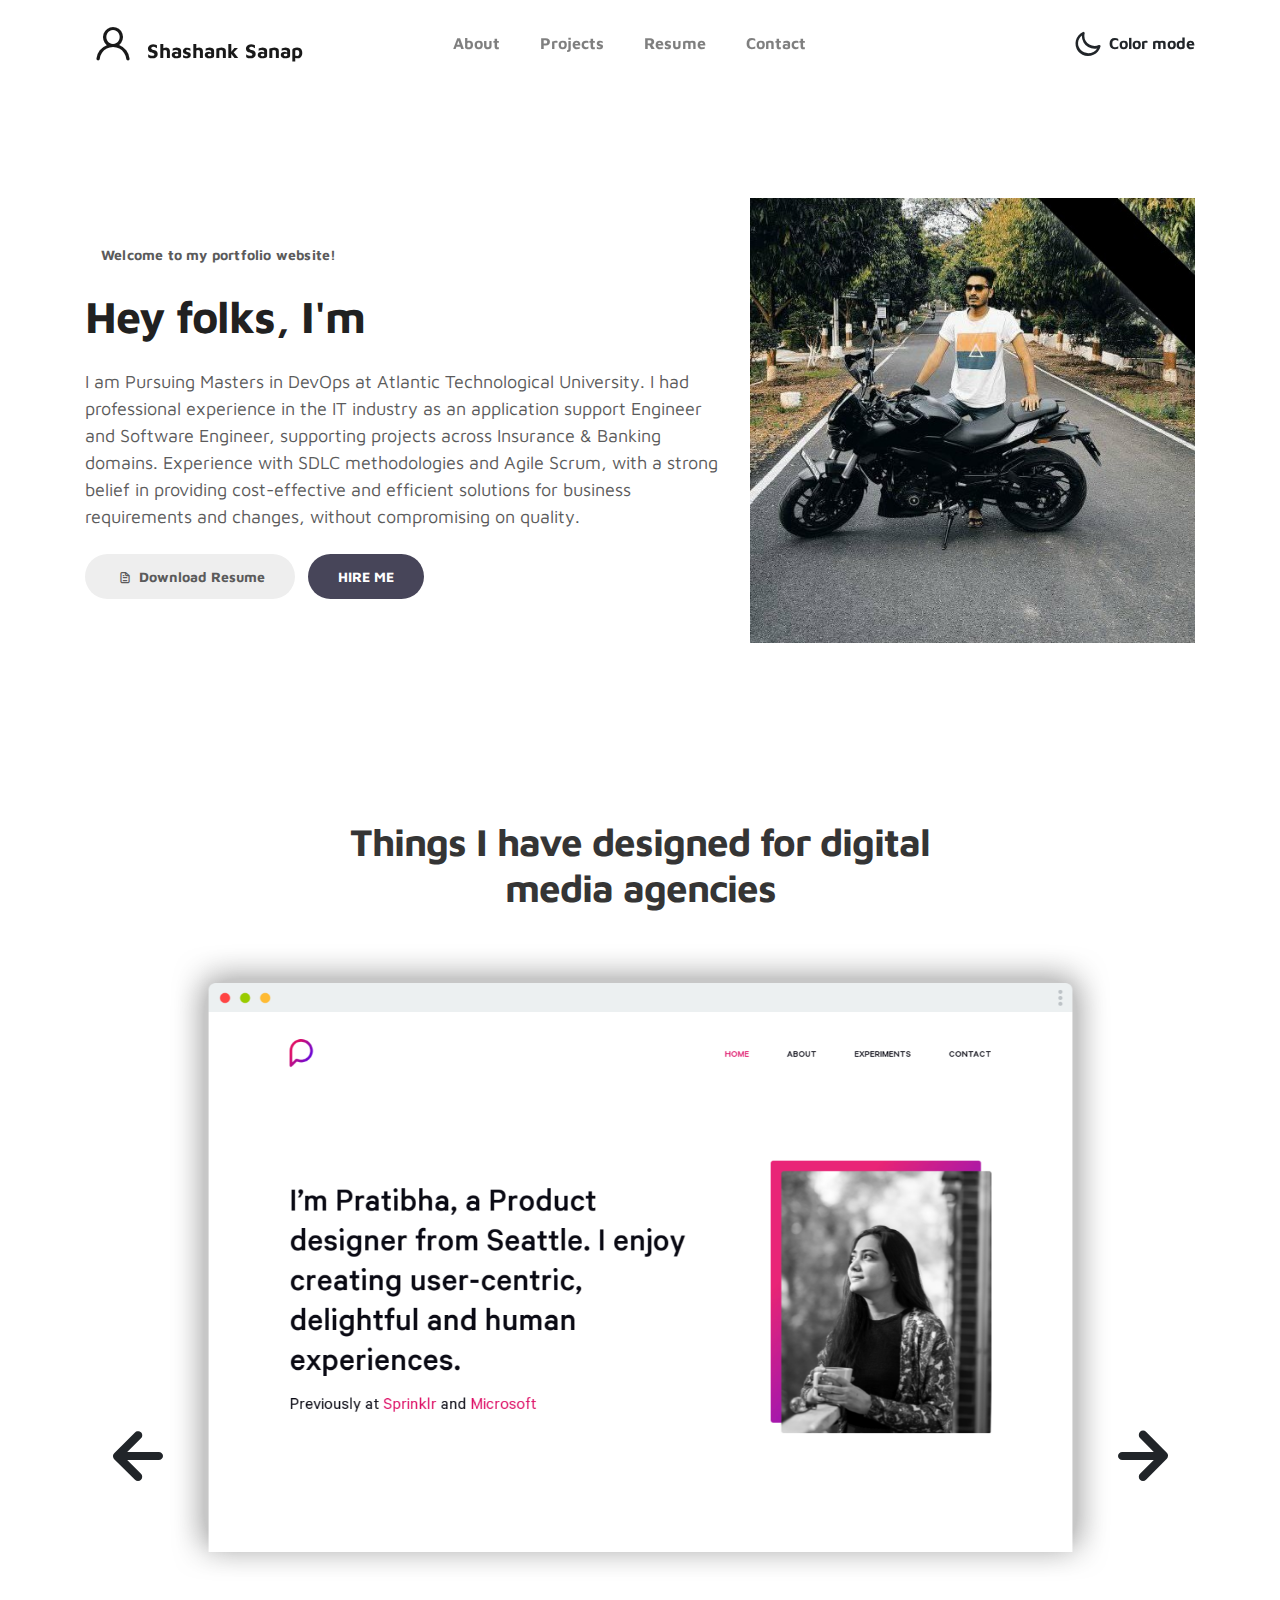
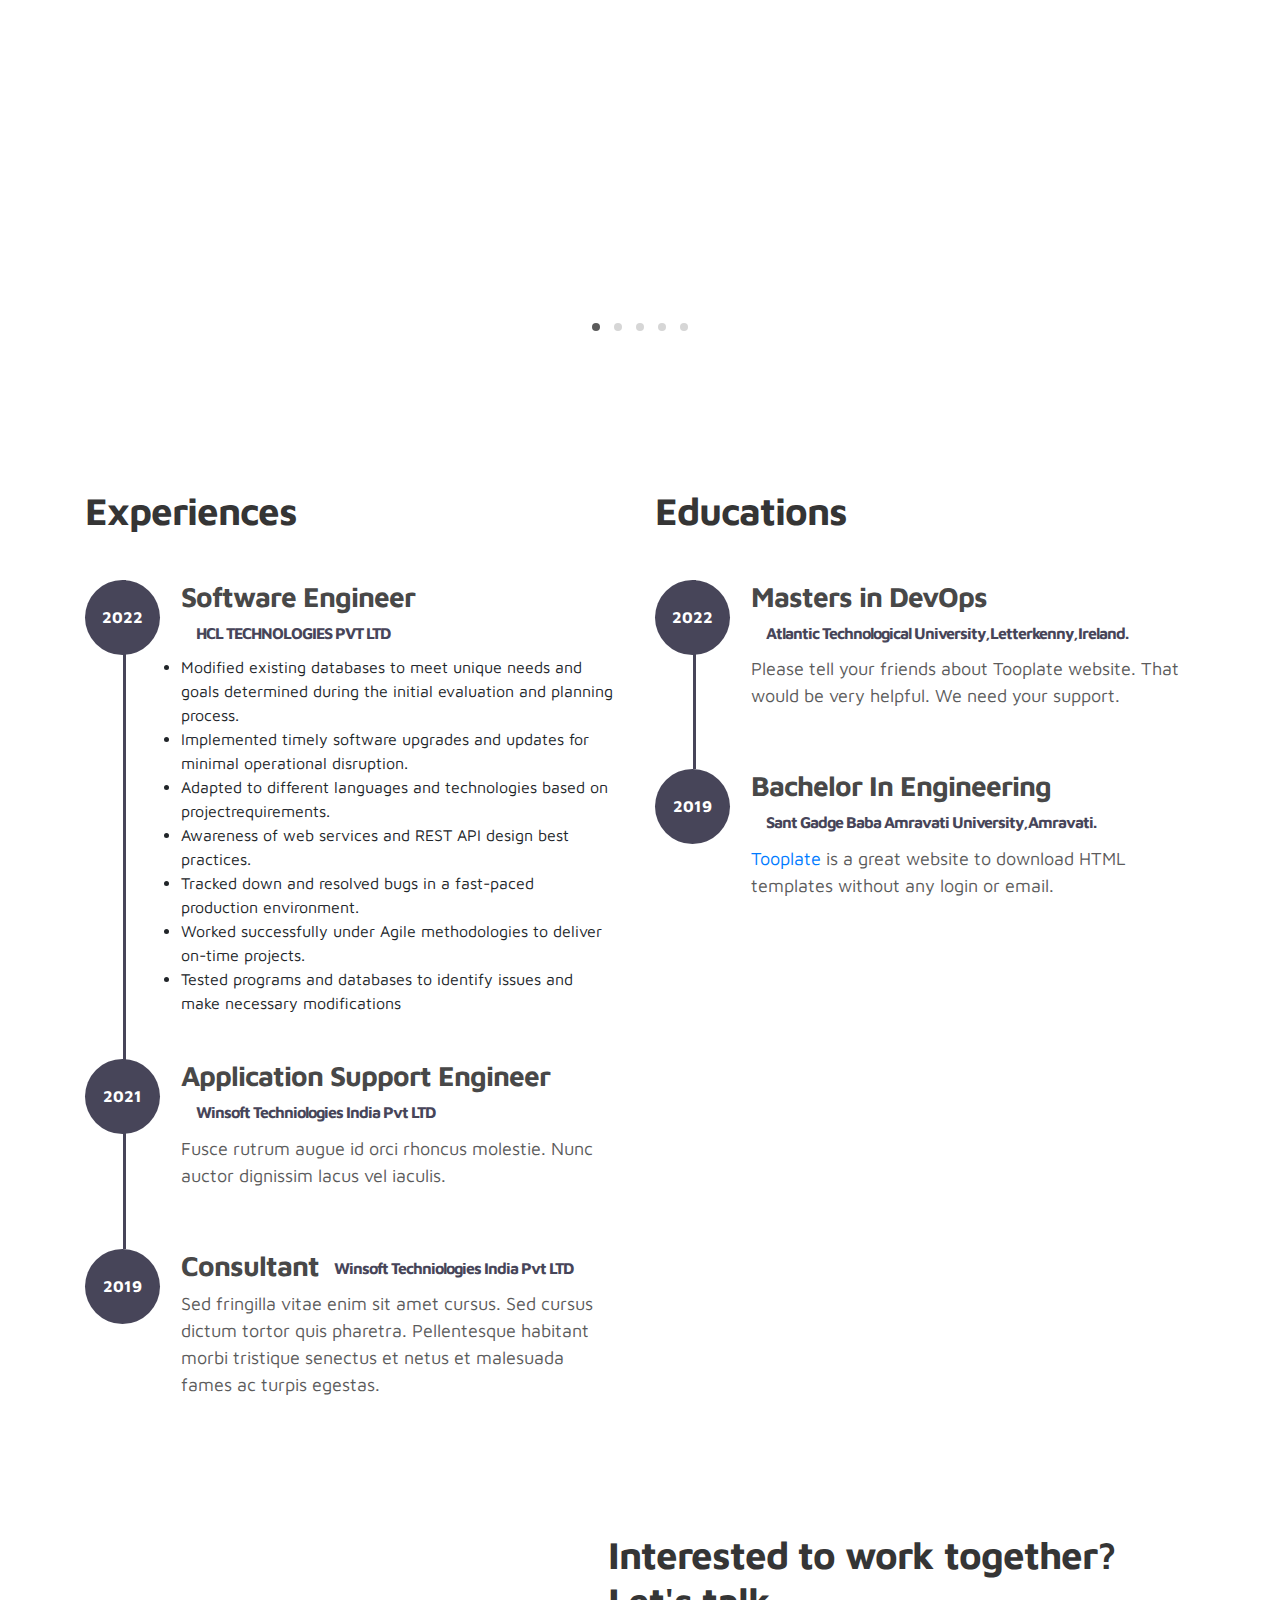
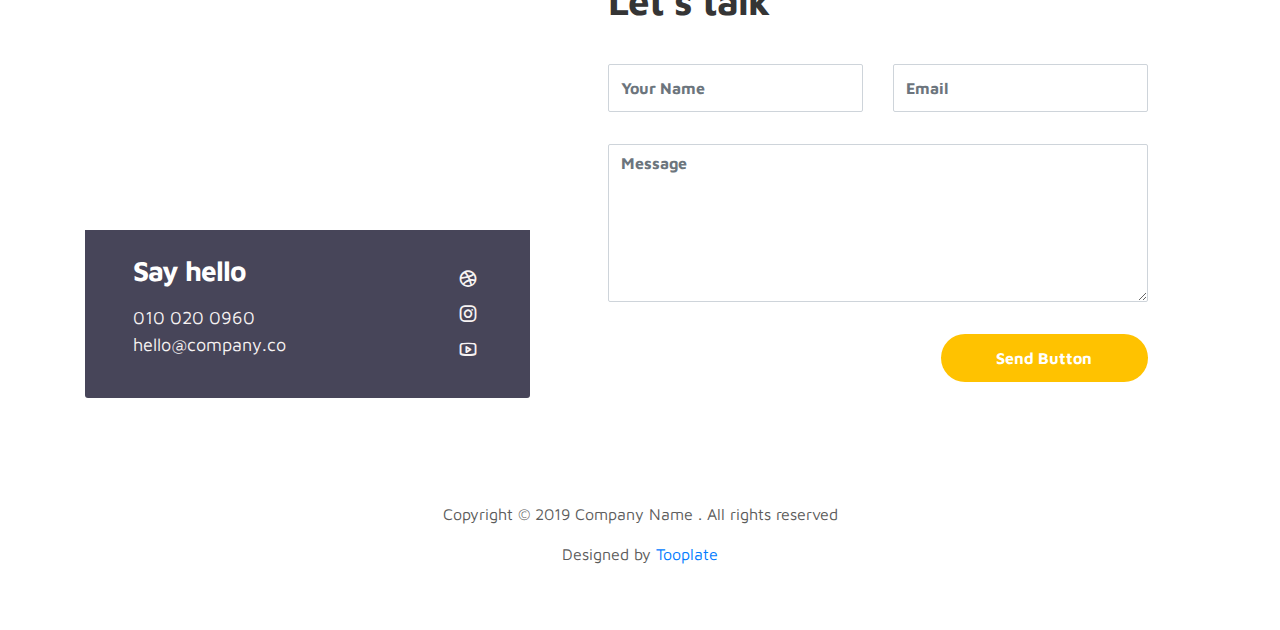
==== index.html @ 32eeaff5 "123" ====
<!doctype html>
<html lang="en">
  <head>
    <meta charset="utf-8">
    <meta name="viewport" content="width=device-width, initial-scale=1, shrink-to-fit=no">
    <meta name="description" content="">
    <meta name="author" content="">

    <title>Marvel HTML Bootstrap 4 Template</title>

    <link rel="stylesheet" href="css/bootstrap.min.css">
    <link rel="stylesheet" href="css/unicons.css">
    <link rel="stylesheet" href="css/owl.carousel.min.css">
    <link rel="stylesheet" href="css/owl.theme.default.min.css">

    <!-- MAIN STYLE -->
    <link rel="stylesheet" href="css/tooplate-style.css">
    
<!--

Tooplate 2115 Marvel

https://www.tooplate.com/view/2115-marvel

-->
  </head>
  <body>

    <!-- MENU -->
    <nav class="navbar navbar-expand-sm navbar-light">
        <div class="container">
            <a class="navbar-brand" href="index.html"><i class='uil uil-user'></i> Shashank Sanap </a>

            <button class="navbar-toggler" type="button" data-toggle="collapse" data-target="#navbarNav" aria-controls="navbarNav" aria-expanded="false"
                aria-label="Toggle navigation">
                <span class="navbar-toggler-icon"></span>
                <span class="navbar-toggler-icon"></span>
                <span class="navbar-toggler-icon"></span>
            </button>

            <div class="collapse navbar-collapse" id="navbarNav">
                <ul class="navbar-nav mx-auto">
                    <li class="nav-item">
                        <a href="#about" class="nav-link"><span data-hover="About">About</span></a>
                    </li>
                    <li class="nav-item">
                        <a href="#project" class="nav-link"><span data-hover="Projects">Projects</span></a>
                    </li>
                    <li class="nav-item">
                        <a href="#resume" class="nav-link"><span data-hover="Resume">Resume</span></a>
                    </li>
                    <li class="nav-item">
                        <a href="#contact" class="nav-link"><span data-hover="Contact">Contact</span></a>
                    </li>
                </ul>

                <ul class="navbar-nav ml-lg-auto">
                    <div class="ml-lg-4">
                      <div class="color-mode d-lg-flex justify-content-center align-items-center">
                        <i class="color-mode-icon"></i>
                        Color mode
                      </div>
                    </div>
                </ul>
            </div>
        </div>
    </nav>

    <!-- ABOUT -->
    <section class="about full-screen d-lg-flex justify-content-center align-items-center" id="about">
        <div class="container">
            <div class="row">
                
                <div class="col-lg-7 col-md-10 col-12 d-flex align-items-center">
                    <div class="about-text">
                        <small class="small-text">Welcome to <span class="mobile-block">my portfolio website!</span></small>
                        <h1 class="animated animated-text">
                            <span class="mr-2">Hey folks, I'm</span>
                                <div class="animated-info">
                                    <span class="animated-item">Shashank Sanap</span>
                                    <!-- <span class="animated-item">Software Engineer</span> -->
                                    <span class="animated-item">DevOps Engineer</span>
                                    <span class="animated-item">Support Engineer</span>
                                </div>
                        </h1>

                        <p>I am Pursuing Masters in DevOps at Atlantic Technological University. I had professional experience in the IT industry as an application
                          support Engineer and Software Engineer, supporting projects across Insurance & Banking domains. Experience with SDLC
                          methodologies and Agile Scrum, with a strong belief in providing cost-effective and efficient solutions for business requirements and
                          changes, without compromising on quality.</p>
                        
                        <div class="custom-btn-group mt-4">
                          <a href="https://drive.google.com/file/d/1BMpDh73UTpIKrbjqZfIOwg-nU_gNZRn7/view?usp=sharing" target="_blank" class="btn mr-lg-2 custom-btn"><i class='uil uil-file-alt'></i> Download Resume</a>
                          <a href="#contact" class="btn custom-btn custom-btn-bg custom-btn-link">HIRE ME</a>
                        </div>
                    </div>
                </div>

                <div class="col-lg-5 col-md-12 col-12">
                    <div class="about-image svg">
                        <img src="images/undraw/283772371_4992232420897873_478811316107345268_n.jpg" class="img-fluid" alt="svg image">
                    </div>
                </div>

            </div>
        </div>
    </section>

    <!-- PROJECTS -->
    <section class="project py-5" id="project">
        <div class="container">
                
                <div class="row">
                  <div class="col-lg-11 text-center mx-auto col-12">

                      <div class="col-lg-8 mx-auto">
                        <h2>Things I have designed for digital media agencies</h2>
                      </div>

                      <div class="owl-carousel owl-theme">
                        <div class="item">
                          <div class="project-info">
                            <img src="images/project/project-image01.png" class="img-fluid" alt="project image">
                          </div>
                        </div>

                        <div class="item">
                          <div class="project-info">
                            <img src="images/undraw/283772371_4992232420897873_478811316107345268_n.jpg" class="img-fluid" alt="project image">
                          </div>
                        </div>

                        <div class="item">
                          <div class="project-info">
                            <img src="images/project/project-image03.png" class="img-fluid" alt="project image">
                          </div>
                        </div>

                        <div class="item">
                          <div class="project-info">
                            <img src="images/project/project-image04.png" class="img-fluid" alt="project image">
                          </div>
                        </div>

                        <div class="item">
                          <div class="project-info">
                            <img src="images/project/project-image05.png" class="img-fluid" alt="project image">
                          </div>
                        </div>
                      </div>

                  </div>
                </div>
        </div>
    </section>

    <!-- FEATURES -->
    <section class="resume py-5 d-lg-flex justify-content-center align-items-center" id="resume">
        <div class="container">
            <div class="row">

                <div class="col-lg-6 col-12">
                  <h2 class="mb-4">Experiences</h2>

                    <div class="timeline">
                        <div class="timeline-wrapper">
                             <div class="timeline-yr">
                                  <span>2022</span>
                             </div>
                               <div class="timeline-info">
                                  <h3><span>Software Engineer</span><small>HCL TECHNOLOGIES PVT LTD</small></h3>
                                         <ul style=list-style-type:circle;>
                                             <li style="list-style-type:disc;"> Modified existing databases to meet unique needs and goals determined during the initial evaluation and planning process.</li>
                                             <li style="list-style-type:disc;"> Implemented timely software upgrades and updates for minimal operational disruption.</li>  
                                             <li style="list-style-type:disc;"> Adapted to different languages and technologies based on projectrequirements.</li> 
                                             <li style="list-style-type:disc;"> Awareness of web services and REST API design best practices.</li> 
                                             <li style="list-style-type:disc;"> Tracked down and resolved bugs in a fast-paced production environment.</li>
                                             <li style="list-style-type:disc;"> Worked successfully under Agile methodologies to deliver on-time projects. </li>
                                             <li style="list-style-type:disc;"> Tested programs and databases to identify issues and make necessary modifications</li>
                                         </ul>
                                </div>
                            </div>

                        <div class="timeline-wrapper">
                            <div class="timeline-yr">
                                <span>2021</span>
                            </div>
                            <div class="timeline-info">
                                <h3><span>Application Support Engineer</span><small>Winsoft Techniologies India Pvt LTD</small></h3>
                                <p>Fusce rutrum augue id orci rhoncus molestie. Nunc auctor dignissim lacus vel iaculis.</p>
                            </div>
                        </div>

                        <div class="timeline-wrapper">
                            <div class="timeline-yr">
                                <span>2019</span>
                            </div>
                            <div class="timeline-info">
                                <h3><span>Consultant</span><small>Winsoft Techniologies India Pvt LTD</small></h3>
                                <p>Sed fringilla vitae enim sit amet cursus. Sed cursus dictum tortor quis pharetra. Pellentesque habitant morbi tristique senectus et netus et malesuada fames ac turpis egestas.</p>
                            </div>
                        </div>
                        
                        <!-- <div class="timeline-wrapper">
                            <div class="timeline-yr">
                                <span>2014</span>
                            </div>
                            <div class="timeline-info">
                                <h3><span>Junior Designer<small>Crafted Co.</small></h3>
                                <p>Cras scelerisque scelerisque condimentum. Nullam at volutpat mi. Nunc auctor ipsum eget magna consequat viverra.</p>
                            </div>
                        </div> -->

                    </div>
                </div>

                <div class="col-lg-6 col-12">
                  <h2 class="mb-4 mobile-mt-2">Educations</h2>

                    <div class="timeline">
                        <div class="timeline-wrapper">
                             <div class="timeline-yr">
                                  <span>2022</span>
                             </div>
                             <div class="timeline-info">
                                  <h3><span>Masters in DevOps</span><small>Atlantic Technological University,Letterkenny,Ireland.</small></h3>
                                  <p>Please tell your friends about Tooplate website. That would be very helpful. We need your support.</p>
                             </div>
                        </div>

                        <div class="timeline-wrapper">
                            <div class="timeline-yr">
                                <span>2019</span>
                            </div>
                            <div class="timeline-info">
                                <h3><span>Bachelor In Engineering</span><small>Sant Gadge Baba Amravati University,Amravati.</small></h3>
                                <p><a rel="nofollow" href="https://www.facebook.com/tooplate">Tooplate</a> is a great website to download HTML templates without any login or email.</p>
                            </div>
                        </div>
                        
                        <!-- <div class="timeline-wrapper">
                            <div class="timeline-yr">
                                <span>2013</span>
                            </div>
                            <div class="timeline-info">
                                <h3><span>Artwork Design</span><small>New Art School</small></h3>
                                <p>You can freely use Tooplate's templates for your business or personal sites. You cannot redistribute this template without a permission.</p>
                            </div>
                        </div> -->

                    </div>
                </div>
                
            </div>
        </div>
    </section>

    <!-- CONTACT -->
    <section class="contact py-5" id="contact">
      <div class="container">
        <div class="row">
          
          <div class="col-lg-5 mr-lg-5 col-12">
            <div class="google-map w-100">
              <iframe src="https://www.google.com/maps/embed?pb=!1m18!1m12!1m3!1d12088.558402180099!2d-73.99373482142036!3d40.75895421922642!2m3!1f0!2f0!3f0!3m2!1i1024!2i768!4f13.1!3m3!1m2!1s0x89c25855b8fb3083%3A0xa0f9aef176042a5c!2sTheater+District%2C+New+York%2C+NY%2C+USA!5e0!3m2!1sen!2smm!4v1549875377188" width="400" height="300" frameborder="0" style="border:0" allowfullscreen></iframe>
            </div>

            <div class="contact-info d-flex justify-content-between align-items-center py-4 px-lg-5">
                <div class="contact-info-item">
                  <h3 class="mb-3 text-white">Say hello</h3>
                  <p class="footer-text mb-0">010 020 0960</p>
                  <p><a href="mailto:hello@company.co">hello@company.co</a></p>
                </div>

                <ul class="social-links">
                     <li><a href="#" class="uil uil-dribbble" data-toggle="tooltip" data-placement="left" title="Dribbble"></a></li>
                     <li><a href="#" class="uil uil-instagram" data-toggle="tooltip" data-placement="left" title="Instagram"></a></li>
                     <li><a href="#" class="uil uil-youtube" data-toggle="tooltip" data-placement="left" title="Youtube"></a></li>
                </ul>
            </div>
          </div>

          <div class="col-lg-6 col-12">
            <div class="contact-form">
              <h2 class="mb-4">Interested to work together? Let's talk</h2>

              <form action="" method="get">
                <div class="row">
                  <div class="col-lg-6 col-12">
                    <input type="text" class="form-control" name="name" placeholder="Your Name" id="name">
                  </div>

                  <div class="col-lg-6 col-12">
                    <input type="email" class="form-control" name="email" placeholder="Email" id="email">
                  </div>

                  <div class="col-12">
                    <textarea name="message" rows="6" class="form-control" id="message" placeholder="Message"></textarea>
                  </div>

                  <div class="ml-lg-auto col-lg-5 col-12">
                    <input type="submit" class="form-control submit-btn" value="Send Button">
                  </div>
                </div>
              </form>
            </div>
          </div>

        </div>
      </div>
    </section>

    <!-- FOOTER -->
     <footer class="footer py-5">
          <div class="container">
               <div class="row">

                    <div class="col-lg-12 col-12">                                
                        <p class="copyright-text text-center">Copyright &copy; 2019 Company Name . All rights reserved</p>
                        <p class="copyright-text text-center">Designed by <a rel="nofollow" href="https://www.facebook.com/tooplate">Tooplate</a></p>
                    </div>
                    
               </div>
          </div>
     </footer>

    <script src="js/jquery-3.3.1.min.js"></script>
    <script src="js/popper.min.js"></script>
    <script src="js/bootstrap.min.js"></script>
    <script src="js/Headroom.js"></script>
    <script src="js/jQuery.headroom.js"></script>
    <script src="js/owl.carousel.min.js"></script>
    <script src="js/smoothscroll.js"></script>
    <script src="js/custom.js"></script>

  </body>
</html>
---- css/unicons.css ----
@font-face {
  font-family: 'unicons';
  src: url('../font/unicons.eot?42479262');
  src: url('../font/unicons.eot?42479262#iefix') format('embedded-opentype'),
       url('../font/unicons.woff2?42479262') format('woff2'),
       url('../font/unicons.woff?42479262') format('woff'),
       url('../font/unicons.ttf?42479262') format('truetype'),
       url('../font/unicons.svg?42479262#unicons') format('svg');
  font-weight: normal;
  font-style: normal;
}
/* Chrome hack: SVG is rendered more smooth in Windozze. 100% magic, uncomment if you need it. */
/* Note, that will break hinting! In other OS-es font will be not as sharp as it could be */
/*
@media screen and (-webkit-min-device-pixel-ratio:0) {
  @font-face {
    font-family: 'unicons';
    src: url('../font/unicons.svg?42479262#unicons') format('svg');
  }
}
*/
 
 [class^="uil-"]:before, [class*=" uil-"]:before {
  font-family: "unicons";
  font-style: normal;
  font-weight: normal;
  speak: none;
 
  display: inline-block;
  text-decoration: inherit;
  width: 1em;
  margin-right: .2em;
  text-align: center;
  /* opacity: .8; */
 
  /* For safety - reset parent styles, that can break glyph codes*/
  font-variant: normal;
  text-transform: none;
 
  /* fix buttons height, for twitter bootstrap */
  line-height: 1em;
 
  /* Animation center compensation - margins should be symmetric */
  /* remove if not needed */
  margin-left: .2em;
 
  /* you can be more comfortable with increased icons size */
  /* font-size: 120%; */
 
  /* Font smoothing. That was taken from TWBS */
  -webkit-font-smoothing: antialiased;
  -moz-osx-font-smoothing: grayscale;
 
  /* Uncomment for 3D effect */
  /* text-shadow: 1px 1px 1px rgba(127, 127, 127, 0.3); */
}
 
.uil-abacus:before { content: '\e800'; } /* '' */
.uil-accessible-icon-alt:before { content: '\e801'; } /* '' */
.uil-adjust-alt:before { content: '\e802'; } /* '' */
.uil-adjust-circle:before { content: '\e803'; } /* '' */
.uil-adjust-half:before { content: '\e804'; } /* '' */
.uil-adjust:before { content: '\e805'; } /* '' */
.uil-airplay:before { content: '\e806'; } /* '' */
.uil-align-alt:before { content: '\e807'; } /* '' */
.uil-align-center-alt:before { content: '\e808'; } /* '' */
.uil-align-center-h:before { content: '\e809'; } /* '' */
.uil-align-center-justify:before { content: '\e80a'; } /* '' */
.uil-align-center-v:before { content: '\e80b'; } /* '' */
.uil-align-center:before { content: '\e80c'; } /* '' */
.uil-align-justify:before { content: '\e80d'; } /* '' */
.uil-align-left-justify:before { content: '\e80e'; } /* '' */
.uil-align-left:before { content: '\e80f'; } /* '' */
.uil-align-letter-right:before { content: '\e810'; } /* '' */
.uil-align-right-justify:before { content: '\e811'; } /* '' */
.uil-align-right:before { content: '\e812'; } /* '' */
.uil-align:before { content: '\e813'; } /* '' */
.uil-ambulance:before { content: '\e814'; } /* '' */
.uil-analysis:before { content: '\e815'; } /* '' */
.uil-analytics:before { content: '\e816'; } /* '' */
.uil-anchor:before { content: '\e817'; } /* '' */
.uil-android-phone-slash:before { content: '\e818'; } /* '' */
.uil-angle-double-down:before { content: '\e819'; } /* '' */
.uil-angle-double-left:before { content: '\e81a'; } /* '' */
.uil-angle-double-right:before { content: '\e81b'; } /* '' */
.uil-angle-double-up:before { content: '\e81c'; } /* '' */
.uil-angle-down:before { content: '\e81d'; } /* '' */
.uil-angle-left:before { content: '\e81e'; } /* '' */
.uil-angle-right-b:before { content: '\e81f'; } /* '' */
.uil-angle-right:before { content: '\e820'; } /* '' */
.uil-angle-up:before { content: '\e821'; } /* '' */
.uil-annoyed-alt:before { content: '\e822'; } /* '' */
.uil-annoyed:before { content: '\e823'; } /* '' */
.uil-apps:before { content: '\e824'; } /* '' */
.uil-archive-alt:before { content: '\e825'; } /* '' */
.uil-archive:before { content: '\e826'; } /* '' */
.uil-arrow-break:before { content: '\e827'; } /* '' */
.uil-arrow-circle-down:before { content: '\e828'; } /* '' */
.uil-arrow-circle-left:before { content: '\e829'; } /* '' */
.uil-arrow-circle-right:before { content: '\e82a'; } /* '' */
.uil-arrow-circle-up:before { content: '\e82b'; } /* '' */
.uil-arrow-compress-h:before { content: '\e82c'; } /* '' */
.uil-arrow-down-left:before { content: '\e82d'; } /* '' */
.uil-arrow-down-right:before { content: '\e82e'; } /* '' */
.uil-arrow-down:before { content: '\e82f'; } /* '' */
.uil-arrow-from-right:before { content: '\e830'; } /* '' */
.uil-arrow-from-top:before { content: '\e831'; } /* '' */
.uil-arrow-growth:before { content: '\e832'; } /* '' */
.uil-arrow-left:before { content: '\e833'; } /* '' */
.uil-arrow-random:before { content: '\e834'; } /* '' */
.uil-arrow-resize-diagonal:before { content: '\e835'; } /* '' */
.uil-arrow-right:before { content: '\e836'; } /* '' */
.uil-arrow-to-bottom:before { content: '\e837'; } /* '' */
.uil-arrow-to-right:before { content: '\e838'; } /* '' */
.uil-arrow-up-left:before { content: '\e839'; } /* '' */
.uil-arrow-up-right:before { content: '\e83a'; } /* '' */
.uil-arrow-up:before { content: '\e83b'; } /* '' */
.uil-arrows-h-alt:before { content: '\e83c'; } /* '' */
.uil-arrows-h:before { content: '\e83d'; } /* '' */
.uil-arrows-left-down:before { content: '\e83e'; } /* '' */
.uil-arrows-maximize:before { content: '\e83f'; } /* '' */
.uil-arrows-merge:before { content: '\e840'; } /* '' */
.uil-arrows-resize-h:before { content: '\e841'; } /* '' */
.uil-arrows-resize-v:before { content: '\e842'; } /* '' */
.uil-arrows-resize:before { content: '\e843'; } /* '' */
.uil-arrows-right-down:before { content: '\e844'; } /* '' */
.uil-arrows-shrink-h:before { content: '\e845'; } /* '' */
.uil-arrows-shrink-v:before { content: '\e846'; } /* '' */
.uil-arrows-up-right:before { content: '\e847'; } /* '' */
.uil-arrows-v-alt:before { content: '\e848'; } /* '' */
.uil-arrows-v:before { content: '\e849'; } /* '' */
.uil-at:before { content: '\e84a'; } /* '' */
.uil-atm-card:before { content: '\e84b'; } /* '' */
.uil-atom:before { content: '\e84c'; } /* '' */
.uil-auto-flash:before { content: '\e84d'; } /* '' */
.uil-award-alt:before { content: '\e84e'; } /* '' */
.uil-award:before { content: '\e84f'; } /* '' */
.uil-baby-carriage:before { content: '\e850'; } /* '' */
.uil-backpack:before { content: '\e851'; } /* '' */
.uil-backspace:before { content: '\e852'; } /* '' */
.uil-backward:before { content: '\e853'; } /* '' */
.uil-bag-alt:before { content: '\e854'; } /* '' */
.uil-bag-slash:before { content: '\e855'; } /* '' */
.uil-bag:before { content: '\e856'; } /* '' */
.uil-ball:before { content: '\e857'; } /* '' */
.uil-ban:before { content: '\e858'; } /* '' */
.uil-bars:before { content: '\e859'; } /* '' */
.uil-basketball-hoop:before { content: '\e85a'; } /* '' */
.uil-basketball:before { content: '\e85b'; } /* '' */
.uil-battery-bolt:before { content: '\e85c'; } /* '' */
.uil-battery-empty:before { content: '\e85d'; } /* '' */
.uil-bed-double:before { content: '\e85e'; } /* '' */
.uil-bed:before { content: '\e85f'; } /* '' */
.uil-bell-school:before { content: '\e860'; } /* '' */
.uil-bell-slash:before { content: '\e861'; } /* '' */
.uil-bill:before { content: '\e862'; } /* '' */
.uil-bitcoin-circle:before { content: '\e863'; } /* '' */
.uil-bitcoin:before { content: '\e864'; } /* '' */
.uil-bluetooth-b:before { content: '\e865'; } /* '' */
.uil-bolt-alt:before { content: '\e866'; } /* '' */
.uil-bolt-slash:before { content: '\e867'; } /* '' */
.uil-bolt:before { content: '\e868'; } /* '' */
.uil-book-alt:before { content: '\e869'; } /* '' */
.uil-book-medical:before { content: '\e86a'; } /* '' */
.uil-book-open:before { content: '\e86b'; } /* '' */
.uil-book-reader:before { content: '\e86c'; } /* '' */
.uil-book:before { content: '\e86d'; } /* '' */
.uil-bookmark-full:before { content: '\e86e'; } /* '' */
.uil-bookmark:before { content: '\e86f'; } /* '' */
.uil-books:before { content: '\e870'; } /* '' */
.uil-boombox:before { content: '\e871'; } /* '' */
.uil-border-alt:before { content: '\e872'; } /* '' */
.uil-border-bottom:before { content: '\e873'; } /* '' */
.uil-border-clear:before { content: '\e874'; } /* '' */
.uil-border-horizontal:before { content: '\e875'; } /* '' */
.uil-border-inner:before { content: '\e876'; } /* '' */
.uil-border-left:before { content: '\e877'; } /* '' */
.uil-border-out:before { content: '\e878'; } /* '' */
.uil-border-right:before { content: '\e879'; } /* '' */
.uil-border-top:before { content: '\e87a'; } /* '' */
.uil-border-vertical:before { content: '\e87b'; } /* '' */
.uil-box:before { content: '\e87c'; } /* '' */
.uil-briefcase-alt:before { content: '\e87d'; } /* '' */
.uil-briefcase:before { content: '\e87e'; } /* '' */
.uil-bright:before { content: '\e87f'; } /* '' */
.uil-brightness-empty:before { content: '\e880'; } /* '' */
.uil-brightness-half:before { content: '\e881'; } /* '' */
.uil-brightness-low:before { content: '\e882'; } /* '' */
.uil-brightness-minus:before { content: '\e883'; } /* '' */
.uil-brightness-plus:before { content: '\e884'; } /* '' */
.uil-brightness:before { content: '\e885'; } /* '' */
.uil-bring-bottom:before { content: '\e886'; } /* '' */
.uil-bring-front:before { content: '\e887'; } /* '' */
.uil-brush-alt:before { content: '\e888'; } /* '' */
.uil-bug:before { content: '\e889'; } /* '' */
.uil-building:before { content: '\e88a'; } /* '' */
.uil-bullseye:before { content: '\e88b'; } /* '' */
.uil-bus-alt:before { content: '\e88c'; } /* '' */
.uil-bus-school:before { content: '\e88d'; } /* '' */
.uil-bus:before { content: '\e88e'; } /* '' */
.uil-calcualtor:before { content: '\e88f'; } /* '' */
.uil-calculator-alt:before { content: '\e890'; } /* '' */
.uil-calendar-alt:before { content: '\e891'; } /* '' */
.uil-calendar-slash:before { content: '\e892'; } /* '' */
.uil-calender:before { content: '\e893'; } /* '' */
.uil-calling:before { content: '\e894'; } /* '' */
.uil-camera-plus:before { content: '\e895'; } /* '' */
.uil-camera-slash:before { content: '\e896'; } /* '' */
.uil-camera:before { content: '\e897'; } /* '' */
.uil-cancel:before { content: '\e898'; } /* '' */
.uil-capsule:before { content: '\e899'; } /* '' */
.uil-capture:before { content: '\e89a'; } /* '' */
.uil-car-sideview:before { content: '\e89b'; } /* '' */
.uil-car-slash:before { content: '\e89c'; } /* '' */
.uil-car-wash:before { content: '\e89d'; } /* '' */
.uil-car:before { content: '\e89e'; } /* '' */
.uil-card-atm:before { content: '\e89f'; } /* '' */
.uil-caret-right:before { content: '\e8a0'; } /* '' */
.uil-cart:before { content: '\e8a1'; } /* '' */
.uil-cell:before { content: '\e8a2'; } /* '' */
.uil-celsius:before { content: '\e8a3'; } /* '' */
.uil-chart-bar-alt:before { content: '\e8a4'; } /* '' */
.uil-chart-bar:before { content: '\e8a5'; } /* '' */
.uil-chart-down:before { content: '\e8a6'; } /* '' */
.uil-chart-growth-alt:before { content: '\e8a7'; } /* '' */
.uil-chart-growth:before { content: '\e8a8'; } /* '' */
.uil-chart-line:before { content: '\e8a9'; } /* '' */
.uil-chart-pie-alt:before { content: '\e8aa'; } /* '' */
.uil-chart-pie:before { content: '\e8ab'; } /* '' */
.uil-chart:before { content: '\e8ac'; } /* '' */
.uil-chat-bubble-user:before { content: '\e8ad'; } /* '' */
.uil-chat-info:before { content: '\e8ae'; } /* '' */
.uil-chat:before { content: '\e8af'; } /* '' */
.uil-check-circle:before { content: '\e8b0'; } /* '' */
.uil-check-square:before { content: '\e8b1'; } /* '' */
.uil-check:before { content: '\e8b2'; } /* '' */
.uil-circle-layer:before { content: '\e8b3'; } /* '' */
.uil-circle:before { content: '\e8b4'; } /* '' */
.uil-circuit:before { content: '\e8b5'; } /* '' */
.uil-clapper-board:before { content: '\e8b6'; } /* '' */
.uil-clipboard-alt:before { content: '\e8b7'; } /* '' */
.uil-clipboard-blank:before { content: '\e8b8'; } /* '' */
.uil-clipboard-notes:before { content: '\e8b9'; } /* '' */
.uil-clipboard:before { content: '\e8ba'; } /* '' */
.uil-clock-eight:before { content: '\e8bb'; } /* '' */
.uil-clock-five:before { content: '\e8bc'; } /* '' */
.uil-clock-nine:before { content: '\e8bd'; } /* '' */
.uil-clock-seven:before { content: '\e8be'; } /* '' */
.uil-clock-ten:before { content: '\e8bf'; } /* '' */
.uil-clock-three:before { content: '\e8c0'; } /* '' */
.uil-clock-two:before { content: '\e8c1'; } /* '' */
.uil-clock:before { content: '\e8c2'; } /* '' */
.uil-closed-captioning:before { content: '\e8c3'; } /* '' */
.uil-cloud-block:before { content: '\e8c4'; } /* '' */
.uil-cloud-bookmark:before { content: '\e8c5'; } /* '' */
.uil-cloud-check:before { content: '\e8c6'; } /* '' */
.uil-cloud-computing:before { content: '\e8c7'; } /* '' */
.uil-cloud-data-connection:before { content: '\e8c8'; } /* '' */
.uil-cloud-database-tree:before { content: '\e8c9'; } /* '' */
.uil-cloud-download:before { content: '\e8ca'; } /* '' */
.uil-cloud-drizzle:before { content: '\e8cb'; } /* '' */
.uil-cloud-exclamation:before { content: '\e8cc'; } /* '' */
.uil-cloud-hail:before { content: '\e8cd'; } /* '' */
.uil-cloud-heart:before { content: '\e8ce'; } /* '' */
.uil-cloud-info:before { content: '\e8cf'; } /* '' */
.uil-cloud-lock:before { content: '\e8d0'; } /* '' */
.uil-cloud-meatball:before { content: '\e8d1'; } /* '' */
.uil-cloud-moon-hail:before { content: '\e8d2'; } /* '' */
.uil-cloud-moon-meatball:before { content: '\e8d3'; } /* '' */
.uil-cloud-moon-rain:before { content: '\e8d4'; } /* '' */
.uil-cloud-moon-showers:before { content: '\e8d5'; } /* '' */
.uil-cloud-moon:before { content: '\e8d6'; } /* '' */
.uil-cloud-question:before { content: '\e8d7'; } /* '' */
.uil-cloud-rain-sun:before { content: '\e8d8'; } /* '' */
.uil-cloud-rain:before { content: '\e8d9'; } /* '' */
.uil-cloud-redo:before { content: '\e8da'; } /* '' */
.uil-cloud-set:before { content: '\e8db'; } /* '' */
.uil-cloud-share:before { content: '\e8dc'; } /* '' */
.uil-cloud-shield:before { content: '\e8dd'; } /* '' */
.uil-cloud-showers-alt:before { content: '\e8de'; } /* '' */
.uil-cloud-showers-heavy:before { content: '\e8df'; } /* '' */
.uil-cloud-showers:before { content: '\e8e0'; } /* '' */
.uil-cloud-slash:before { content: '\e8e1'; } /* '' */
.uil-cloud-sun-hail:before { content: '\e8e2'; } /* '' */
.uil-cloud-sun-meatball:before { content: '\e8e3'; } /* '' */
.uil-cloud-sun-rain-alt:before { content: '\e8e4'; } /* '' */
.uil-cloud-sun-rain:before { content: '\e8e5'; } /* '' */
.uil-cloud-sun-tear:before { content: '\e8e6'; } /* '' */
.uil-cloud-sun:before { content: '\e8e7'; } /* '' */
.uil-cloud-times:before { content: '\e8e8'; } /* '' */
.uil-cloud-unlock:before { content: '\e8e9'; } /* '' */
.uil-cloud-upload:before { content: '\e8ea'; } /* '' */
.uil-cloud-wifi:before { content: '\e8eb'; } /* '' */
.uil-cloud-wind:before { content: '\e8ec'; } /* '' */
.uil-cloud:before { content: '\e8ed'; } /* '' */
.uil-clouds:before { content: '\e8ee'; } /* '' */
.uil-club:before { content: '\e8ef'; } /* '' */
.uil-code:before { content: '\e8f0'; } /* '' */
.uil-coffee:before { content: '\e8f1'; } /* '' */
.uil-cog:before { content: '\e8f2'; } /* '' */
.uil-coins:before { content: '\e8f3'; } /* '' */
.uil-columns:before { content: '\e8f4'; } /* '' */
.uil-comment-alt-block:before { content: '\e8f5'; } /* '' */
.uil-comment-alt-chart-lines:before { content: '\e8f6'; } /* '' */
.uil-comment-alt-check:before { content: '\e8f7'; } /* '' */
.uil-comment-alt-dots:before { content: '\e8f8'; } /* '' */
.uil-comment-alt-download:before { content: '\e8f9'; } /* '' */
.uil-comment-alt-edit:before { content: '\e8fa'; } /* '' */
.uil-comment-alt-exclamation:before { content: '\e8fb'; } /* '' */
.uil-comment-alt-heart:before { content: '\e8fc'; } /* '' */
.uil-comment-alt-image:before { content: '\e8fd'; } /* '' */
.uil-comment-alt-info:before { content: '\e8fe'; } /* '' */
.uil-comment-alt-lines:before { content: '\e8ff'; } /* '' */
.uil-comment-alt-lock:before { content: '\e900'; } /* '' */
.uil-comment-alt-medical:before { content: '\e901'; } /* '' */
.uil-comment-alt-message:before { content: '\e902'; } /* '' */
.uil-comment-alt-notes:before { content: '\e903'; } /* '' */
.uil-comment-alt-plus:before { content: '\e904'; } /* '' */
.uil-comment-alt-question:before { content: '\e905'; } /* '' */
.uil-comment-alt-redo:before { content: '\e906'; } /* '' */
.uil-comment-alt-search:before { content: '\e907'; } /* '' */
.uil-comment-alt-share:before { content: '\e908'; } /* '' */
.uil-comment-alt-shield:before { content: '\e909'; } /* '' */
.uil-comment-alt-upload:before { content: '\e90a'; } /* '' */
.uil-comment-alt-verify:before { content: '\e90b'; } /* '' */
.uil-comment-alt:before { content: '\e90c'; } /* '' */
.uil-comment-block:before { content: '\e90d'; } /* '' */
.uil-comment-chart-line:before { content: '\e90e'; } /* '' */
.uil-comment-check:before { content: '\e90f'; } /* '' */
.uil-comment-dots:before { content: '\e910'; } /* '' */
.uil-comment-download:before { content: '\e911'; } /* '' */
.uil-comment-edit:before { content: '\e912'; } /* '' */
.uil-comment-exclamation:before { content: '\e913'; } /* '' */
.uil-comment-heart:before { content: '\e914'; } /* '' */
.uil-comment-image:before { content: '\e915'; } /* '' */
.uil-comment-info-alt:before { content: '\e916'; } /* '' */
.uil-comment-info:before { content: '\e917'; } /* '' */
.uil-comment-lines:before { content: '\e918'; } /* '' */
.uil-comment-lock:before { content: '\e919'; } /* '' */
.uil-comment-medical:before { content: '\e91a'; } /* '' */
.uil-comment-message:before { content: '\e91b'; } /* '' */
.uil-comment-notes:before { content: '\e91c'; } /* '' */
.uil-comment-plus:before { content: '\e91d'; } /* '' */
.uil-comment-question:before { content: '\e91e'; } /* '' */
.uil-comment-redo:before { content: '\e91f'; } /* '' */
.uil-comment-search:before { content: '\e920'; } /* '' */
.uil-comment-share:before { content: '\e921'; } /* '' */
.uil-comment-shield:before { content: '\e922'; } /* '' */
.uil-comment-slash:before { content: '\e923'; } /* '' */
.uil-comment-upload:before { content: '\e924'; } /* '' */
.uil-comment-verify:before { content: '\e925'; } /* '' */
.uil-comment:before { content: '\e926'; } /* '' */
.uil-comments-alt:before { content: '\e927'; } /* '' */
.uil-comments:before { content: '\e928'; } /* '' */
.uil-commnet-alt-slash:before { content: '\e929'; } /* '' */
.uil-compact-disc:before { content: '\e92a'; } /* '' */
.uil-compass:before { content: '\e92b'; } /* '' */
.uil-compress-alt-left:before { content: '\e92c'; } /* '' */
.uil-compress-alt:before { content: '\e92d'; } /* '' */
.uil-compress-arrows:before { content: '\e92e'; } /* '' */
.uil-compress-lines:before { content: '\e92f'; } /* '' */
.uil-compress-point:before { content: '\e930'; } /* '' */
.uil-compress-v:before { content: '\e931'; } /* '' */
.uil-compress:before { content: '\e932'; } /* '' */
.uil-computer-mouse:before { content: '\e933'; } /* '' */
.uil-confused:before { content: '\e934'; } /* '' */
.uil-constructor:before { content: '\e935'; } /* '' */
.uil-copy-alt:before { content: '\e936'; } /* '' */
.uil-copy-landscape:before { content: '\e937'; } /* '' */
.uil-copy:before { content: '\e938'; } /* '' */
.uil-copyright:before { content: '\e939'; } /* '' */
.uil-corner-down-left:before { content: '\e93a'; } /* '' */
.uil-corner-down-right-alt:before { content: '\e93b'; } /* '' */
.uil-corner-down-right:before { content: '\e93c'; } /* '' */
.uil-corner-left-down:before { content: '\e93d'; } /* '' */
.uil-corner-right-down:before { content: '\e93e'; } /* '' */
.uil-corner-up-left-alt:before { content: '\e93f'; } /* '' */
.uil-corner-up-left:before { content: '\e940'; } /* '' */
.uil-corner-up-right-alt:before { content: '\e941'; } /* '' */
.uil-corner-up-right:before { content: '\e942'; } /* '' */
.uil-creative-commons-pd-alt:before { content: '\e943'; } /* '' */
.uil-creative-commons-pd:before { content: '\e944'; } /* '' */
.uil-crockery:before { content: '\e945'; } /* '' */
.uil-crop-alt-rotate-left:before { content: '\e946'; } /* '' */
.uil-crop-alt-rotate-right:before { content: '\e947'; } /* '' */
.uil-crop-alt:before { content: '\e948'; } /* '' */
.uil-crosshair-alt:before { content: '\e949'; } /* '' */
.uil-crosshair:before { content: '\e94a'; } /* '' */
.uil-crosshairs:before { content: '\e94b'; } /* '' */
.uil-cube:before { content: '\e94c'; } /* '' */
.uil-data-sharing:before { content: '\e94d'; } /* '' */
.uil-database-alt:before { content: '\e94e'; } /* '' */
.uil-database:before { content: '\e94f'; } /* '' */
.uil-desert:before { content: '\e950'; } /* '' */
.uil-desktop-alt-slash:before { content: '\e951'; } /* '' */
.uil-desktop-alt:before { content: '\e952'; } /* '' */
.uil-desktop-cloud-alt:before { content: '\e953'; } /* '' */
.uil-desktop-slash:before { content: '\e954'; } /* '' */
.uil-desktop:before { content: '\e955'; } /* '' */
.uil-dialpad-alt:before { content: '\e956'; } /* '' */
.uil-dialpad:before { content: '\e957'; } /* '' */
.uil-diamond:before { content: '\e958'; } /* '' */
.uil-diary-alt:before { content: '\e959'; } /* '' */
.uil-diary:before { content: '\e95a'; } /* '' */
.uil-dice-five:before { content: '\e95b'; } /* '' */
.uil-dice-four:before { content: '\e95c'; } /* '' */
.uil-dice-one:before { content: '\e95d'; } /* '' */
.uil-dice-six:before { content: '\e95e'; } /* '' */
.uil-dice-three:before { content: '\e95f'; } /* '' */
.uil-dice-two:before { content: '\e960'; } /* '' */
.uil-direction:before { content: '\e961'; } /* '' */
.uil-directions:before { content: '\e962'; } /* '' */
.uil-dizzy-meh:before { content: '\e963'; } /* '' */
.uil-dna:before { content: '\e964'; } /* '' */
.uil-document-layout-center:before { content: '\e965'; } /* '' */
.uil-document-layout-left:before { content: '\e966'; } /* '' */
.uil-document-layout-right:before { content: '\e967'; } /* '' */
.uil-document:before { content: '\e968'; } /* '' */
.uil-dollar-alt:before { content: '\e969'; } /* '' */
.uil-dollar-sign-alt:before { content: '\e96a'; } /* '' */
.uil-dollar-sign:before { content: '\e96b'; } /* '' */
.uil-down-arrow:before { content: '\e96c'; } /* '' */
.uil-download-alt:before { content: '\e96d'; } /* '' */
.uil-dribbble:before { content: '\e96e'; } /* '' */
.uil-drill:before { content: '\e96f'; } /* '' */
.uil-dropbox:before { content: '\e970'; } /* '' */
.uil-dumbbell:before { content: '\e971'; } /* '' */
.uil-edit-alt:before { content: '\e972'; } /* '' */
.uil-edit:before { content: '\e973'; } /* '' */
.uil-ellipsis-h:before { content: '\e974'; } /* '' */
.uil-ellipsis-v:before { content: '\e975'; } /* '' */
.uil-emoji:before { content: '\e976'; } /* '' */
.uil-enter:before { content: '\e977'; } /* '' */
.uil-entry:before { content: '\e978'; } /* '' */
.uil-envelope-add:before { content: '\e979'; } /* '' */
.uil-envelope-alt:before { content: '\e97a'; } /* '' */
.uil-envelope-block:before { content: '\e97b'; } /* '' */
.uil-envelope-bookmark:before { content: '\e97c'; } /* '' */
.uil-envelope-check:before { content: '\e97d'; } /* '' */
.uil-envelope-download-alt:before { content: '\e97e'; } /* '' */
.uil-envelope-download:before { content: '\e97f'; } /* '' */
.uil-envelope-edit:before { content: '\e980'; } /* '' */
.uil-envelope-exclamation:before { content: '\e981'; } /* '' */
.uil-envelope-heart:before { content: '\e982'; } /* '' */
.uil-envelope-info:before { content: '\e983'; } /* '' */
.uil-envelope-lock:before { content: '\e984'; } /* '' */
.uil-envelope-minus:before { content: '\e985'; } /* '' */
.uil-envelope-open:before { content: '\e986'; } /* '' */
.uil-envelope-question:before { content: '\e987'; } /* '' */
.uil-envelope-receive:before { content: '\e988'; } /* '' */
.uil-envelope-redo:before { content: '\e989'; } /* '' */
.uil-envelope-search:before { content: '\e98a'; } /* '' */
.uil-envelope-send:before { content: '\e98b'; } /* '' */
.uil-envelope-share:before { content: '\e98c'; } /* '' */
.uil-envelope-shield:before { content: '\e98d'; } /* '' */
.uil-envelope-star:before { content: '\e98e'; } /* '' */
.uil-envelope-times:before { content: '\e98f'; } /* '' */
.uil-envelope-upload-alt:before { content: '\e990'; } /* '' */
.uil-envelope-upload:before { content: '\e991'; } /* '' */
.uil-envelope:before { content: '\e992'; } /* '' */
.uil-envelopes:before { content: '\e993'; } /* '' */
.uil-equal-circle:before { content: '\e994'; } /* '' */
.uil-euro-circle:before { content: '\e995'; } /* '' */
.uil-euro:before { content: '\e996'; } /* '' */
.uil-exchange-alt:before { content: '\e997'; } /* '' */
.uil-exchange:before { content: '\e998'; } /* '' */
.uil-exclamation-circle:before { content: '\e999'; } /* '' */
.uil-exclamation-octagon:before { content: '\e99a'; } /* '' */
.uil-exclamation-triangle:before { content: '\e99b'; } /* '' */
.uil-exclude:before { content: '\e99c'; } /* '' */
.uil-exit:before { content: '\e99d'; } /* '' */
.uil-expand-alt:before { content: '\e99e'; } /* '' */
.uil-expand-arrows-alt:before { content: '\e99f'; } /* '' */
.uil-expand-arrows:before { content: '\e9a0'; } /* '' */
.uil-expand-from-corner:before { content: '\e9a1'; } /* '' */
.uil-expand-left:before { content: '\e9a2'; } /* '' */
.uil-export:before { content: '\e9a3'; } /* '' */
.uil-exposure-alt:before { content: '\e9a4'; } /* '' */
.uil-exposure-increase:before { content: '\e9a5'; } /* '' */
.uil-external-link-alt:before { content: '\e9a6'; } /* '' */
.uil-eye-slash:before { content: '\e9a7'; } /* '' */
.uil-eye:before { content: '\e9a8'; } /* '' */
.uil-facebook:before { content: '\e9a9'; } /* '' */
.uil-fahrenheit:before { content: '\e9aa'; } /* '' */
.uil-fast-mail-alt:before { content: '\e9ab'; } /* '' */
.uil-fast-mail:before { content: '\e9ac'; } /* '' */
.uil-favorite:before { content: '\e9ad'; } /* '' */
.uil-feedback:before { content: '\e9ae'; } /* '' */
.uil-file-alt:before { content: '\e9af'; } /* '' */
.uil-file-blank:before { content: '\e9b0'; } /* '' */
.uil-file-block-alt:before { content: '\e9b1'; } /* '' */
.uil-file-bookmark-alt:before { content: '\e9b2'; } /* '' */
.uil-file-check-alt:before { content: '\e9b3'; } /* '' */
.uil-file-check:before { content: '\e9b4'; } /* '' */
.uil-file-contract-dollar:before { content: '\e9b5'; } /* '' */
.uil-file-copy-alt:before { content: '\e9b6'; } /* '' */
.uil-file-download-alt:before { content: '\e9b7'; } /* '' */
.uil-file-download:before { content: '\e9b8'; } /* '' */
.uil-file-edit-alt:before { content: '\e9b9'; } /* '' */
.uil-file-exclamation-alt:before { content: '\e9ba'; } /* '' */
.uil-file-exclamation:before { content: '\e9bb'; } /* '' */
.uil-file-heart:before { content: '\e9bc'; } /* '' */
.uil-file-info-alt:before { content: '\e9bd'; } /* '' */
.uil-file-landscape-alt:before { content: '\e9be'; } /* '' */
.uil-file-landscape:before { content: '\e9bf'; } /* '' */
.uil-file-lanscape-slash:before { content: '\e9c0'; } /* '' */
.uil-file-lock-alt:before { content: '\e9c1'; } /* '' */
.uil-file-medical-alt:before { content: '\e9c2'; } /* '' */
.uil-file-medical:before { content: '\e9c3'; } /* '' */
.uil-file-minus-alt:before { content: '\e9c4'; } /* '' */
.uil-file-minus:before { content: '\e9c5'; } /* '' */
.uil-file-network:before { content: '\e9c6'; } /* '' */
.uil-file-plus-alt:before { content: '\e9c7'; } /* '' */
.uil-file-plus:before { content: '\e9c8'; } /* '' */
.uil-file-question-alt:before { content: '\e9c9'; } /* '' */
.uil-file-question:before { content: '\e9ca'; } /* '' */
.uil-file-redo-alt:before { content: '\e9cb'; } /* '' */
.uil-file-search-alt:before { content: '\e9cc'; } /* '' */
.uil-file-share-alt:before { content: '\e9cd'; } /* '' */
.uil-file-shield-alt:before { content: '\e9ce'; } /* '' */
.uil-file-slash:before { content: '\e9cf'; } /* '' */
.uil-file-times-alt:before { content: '\e9d0'; } /* '' */
.uil-file-times:before { content: '\e9d1'; } /* '' */
.uil-file-upload-alt:before { content: '\e9d2'; } /* '' */
.uil-file-upload:before { content: '\e9d3'; } /* '' */
.uil-file:before { content: '\e9d4'; } /* '' */
.uil-files-landscapes-alt:before { content: '\e9d5'; } /* '' */
.uil-files-landscapes:before { content: '\e9d6'; } /* '' */
.uil-film:before { content: '\e9d7'; } /* '' */
.uil-filter-slash:before { content: '\e9d8'; } /* '' */
.uil-filter:before { content: '\e9d9'; } /* '' */
.uil-flask-potion:before { content: '\e9da'; } /* '' */
.uil-flask:before { content: '\e9db'; } /* '' */
.uil-flip-h-alt:before { content: '\e9dc'; } /* '' */
.uil-flip-h:before { content: '\e9dd'; } /* '' */
.uil-flip-v-alt:before { content: '\e9de'; } /* '' */
.uil-flip-v:before { content: '\e9df'; } /* '' */
.uil-flower:before { content: '\e9e0'; } /* '' */
.uil-focus-add:before { content: '\e9e1'; } /* '' */
.uil-focus-target:before { content: '\e9e2'; } /* '' */
.uil-focus:before { content: '\e9e3'; } /* '' */
.uil-folder-check:before { content: '\e9e4'; } /* '' */
.uil-folder-download:before { content: '\e9e5'; } /* '' */
.uil-folder-exclamation:before { content: '\e9e6'; } /* '' */
.uil-folder-heart:before { content: '\e9e7'; } /* '' */
.uil-folder-info:before { content: '\e9e8'; } /* '' */
.uil-folder-lock:before { content: '\e9e9'; } /* '' */
.uil-folder-medical:before { content: '\e9ea'; } /* '' */
.uil-folder-minus:before { content: '\e9eb'; } /* '' */
.uil-folder-network:before { content: '\e9ec'; } /* '' */
.uil-folder-plus:before { content: '\e9ed'; } /* '' */
.uil-folder-question:before { content: '\e9ee'; } /* '' */
.uil-folder-slash:before { content: '\e9ef'; } /* '' */
.uil-folder-times:before { content: '\e9f0'; } /* '' */
.uil-folder-upload:before { content: '\e9f1'; } /* '' */
.uil-folder:before { content: '\e9f2'; } /* '' */
.uil-food:before { content: '\e9f3'; } /* '' */
.uil-football-american:before { content: '\e9f4'; } /* '' */
.uil-football-ball:before { content: '\e9f5'; } /* '' */
.uil-football:before { content: '\e9f6'; } /* '' */
.uil-forecastcloud-moon-tear:before { content: '\e9f7'; } /* '' */
.uil-forwaded-call:before { content: '\e9f8'; } /* '' */
.uil-forward:before { content: '\e9f9'; } /* '' */
.uil-frown:before { content: '\e9fa'; } /* '' */
.uil-game-structure:before { content: '\e9fb'; } /* '' */
.uil-game:before { content: '\e9fc'; } /* '' */
.uil-gift:before { content: '\e9fd'; } /* '' */
.uil-glass-martini-alt-slash:before { content: '\e9fe'; } /* '' */
.uil-glass-martini-alt:before { content: '\e9ff'; } /* '' */
.uil-glass-martini:before { content: '\ea00'; } /* '' */
.uil-glass-tea:before { content: '\ea01'; } /* '' */
.uil-glass:before { content: '\ea02'; } /* '' */
.uil-globe:before { content: '\ea03'; } /* '' */
.uil-gold:before { content: '\ea04'; } /* '' */
.uil-google-drive:before { content: '\ea05'; } /* '' */
.uil-graduation-hat:before { content: '\ea06'; } /* '' */
.uil-graph-bar:before { content: '\ea07'; } /* '' */
.uil-grid:before { content: '\ea08'; } /* '' */
.uil-grids:before { content: '\ea09'; } /* '' */
.uil-grin-tongue-wink-alt:before { content: '\ea0a'; } /* '' */
.uil-grin-tongue-wink:before { content: '\ea0b'; } /* '' */
.uil-grin:before { content: '\ea0c'; } /* '' */
.uil-grip-horizontal-line:before { content: '\ea0d'; } /* '' */
.uil-hdd:before { content: '\ea0e'; } /* '' */
.uil-headphones-alt:before { content: '\ea0f'; } /* '' */
.uil-headphones:before { content: '\ea10'; } /* '' */
.uil-heart-alt:before { content: '\ea11'; } /* '' */
.uil-heart-medical:before { content: '\ea12'; } /* '' */
.uil-heart-rate:before { content: '\ea13'; } /* '' */
.uil-heart-sign:before { content: '\ea14'; } /* '' */
.uil-heart:before { content: '\ea15'; } /* '' */
.uil-heartbeat:before { content: '\ea16'; } /* '' */
.uil-history-alt:before { content: '\ea17'; } /* '' */
.uil-history:before { content: '\ea18'; } /* '' */
.uil-home-alt:before { content: '\ea19'; } /* '' */
.uil-home:before { content: '\ea1a'; } /* '' */
.uil-horizontal-align-center:before { content: '\ea1b'; } /* '' */
.uil-horizontal-align-left:before { content: '\ea1c'; } /* '' */
.uil-horizontal-align-right:before { content: '\ea1d'; } /* '' */
.uil-horizontal-distribution-center:before { content: '\ea1e'; } /* '' */
.uil-horizontal-distribution-left:before { content: '\ea1f'; } /* '' */
.uil-horizontal-distribution-right:before { content: '\ea20'; } /* '' */
.uil-hunting:before { content: '\ea21'; } /* '' */
.uil-image-alt-slash:before { content: '\ea22'; } /* '' */
.uil-image-block:before { content: '\ea23'; } /* '' */
.uil-image-broken:before { content: '\ea24'; } /* '' */
.uil-image-check:before { content: '\ea25'; } /* '' */
.uil-image-download:before { content: '\ea26'; } /* '' */
.uil-image-edit:before { content: '\ea27'; } /* '' */
.uil-image-lock:before { content: '\ea28'; } /* '' */
.uil-image-minus:before { content: '\ea29'; } /* '' */
.uil-image-plus:before { content: '\ea2a'; } /* '' */
.uil-image-question:before { content: '\ea2b'; } /* '' */
.uil-image-redo:before { content: '\ea2c'; } /* '' */
.uil-image-resize-landscape:before { content: '\ea2d'; } /* '' */
.uil-image-resize-square:before { content: '\ea2e'; } /* '' */
.uil-image-search:before { content: '\ea2f'; } /* '' */
.uil-image-share:before { content: '\ea30'; } /* '' */
.uil-image-shield:before { content: '\ea31'; } /* '' */
.uil-image-slash:before { content: '\ea32'; } /* '' */
.uil-image-times:before { content: '\ea33'; } /* '' */
.uil-image-upload:before { content: '\ea34'; } /* '' */
.uil-image-v:before { content: '\ea35'; } /* '' */
.uil-image:before { content: '\ea36'; } /* '' */
.uil-images:before { content: '\ea37'; } /* '' */
.uil-incoming-call:before { content: '\ea38'; } /* '' */
.uil-info-circle:before { content: '\ea39'; } /* '' */
.uil-instagram:before { content: '\ea3a'; } /* '' */
.uil-invoice:before { content: '\ea3b'; } /* '' */
.uil-jackhammer:before { content: '\ea3c'; } /* '' */
.uil-kayak:before { content: '\ea3d'; } /* '' */
.uil-key-skeleton-alt:before { content: '\ea3e'; } /* '' */
.uil-key-skeleton:before { content: '\ea3f'; } /* '' */
.uil-keyboard-alt:before { content: '\ea40'; } /* '' */
.uil-keyboard-hide:before { content: '\ea41'; } /* '' */
.uil-keyboard-show:before { content: '\ea42'; } /* '' */
.uil-keyboard:before { content: '\ea43'; } /* '' */
.uil-keyhole-circle:before { content: '\ea44'; } /* '' */
.uil-keyhole-square-full:before { content: '\ea45'; } /* '' */
.uil-keyhole-square:before { content: '\ea46'; } /* '' */
.uil-kid:before { content: '\ea47'; } /* '' */
.uil-label-alt:before { content: '\ea48'; } /* '' */
.uil-label:before { content: '\ea49'; } /* '' */
.uil-lamp:before { content: '\ea4a'; } /* '' */
.uil-laptop-cloud:before { content: '\ea4b'; } /* '' */
.uil-laptop:before { content: '\ea4c'; } /* '' */
.uil-laughing:before { content: '\ea4d'; } /* '' */
.uil-layer-group-slash:before { content: '\ea4e'; } /* '' */
.uil-layer-group:before { content: '\ea4f'; } /* '' */
.uil-layers-alt:before { content: '\ea50'; } /* '' */
.uil-layers-slash:before { content: '\ea51'; } /* '' */
.uil-layers:before { content: '\ea52'; } /* '' */
.uil-left-arrow-from-left:before { content: '\ea53'; } /* '' */
.uil-left-arrow-to-left:before { content: '\ea54'; } /* '' */
.uil-left-indent-alt:before { content: '\ea55'; } /* '' */
.uil-left-indent:before { content: '\ea56'; } /* '' */
.uil-life-ring:before { content: '\ea57'; } /* '' */
.uil-lightbulb-alt:before { content: '\ea58'; } /* '' */
.uil-lightbulb:before { content: '\ea59'; } /* '' */
.uil-line-alt:before { content: '\ea5a'; } /* '' */
.uil-line-spacing:before { content: '\ea5b'; } /* '' */
.uil-link-alt:before { content: '\ea5c'; } /* '' */
.uil-link-broken:before { content: '\ea5d'; } /* '' */
.uil-link-h:before { content: '\ea5e'; } /* '' */
.uil-link:before { content: '\ea5f'; } /* '' */
.uil-list-ui-alt:before { content: '\ea60'; } /* '' */
.uil-list-ul:before { content: '\ea61'; } /* '' */
.uil-location-arrow-alt:before { content: '\ea62'; } /* '' */
.uil-location-arrow:before { content: '\ea63'; } /* '' */
.uil-location-pin-alt:before { content: '\ea64'; } /* '' */
.uil-location-point:before { content: '\ea65'; } /* '' */
.uil-location:before { content: '\ea66'; } /* '' */
.uil-lock-access:before { content: '\ea67'; } /* '' */
.uil-lock-alt:before { content: '\ea68'; } /* '' */
.uil-lock-open-alt:before { content: '\ea69'; } /* '' */
.uil-lock-slash:before { content: '\ea6a'; } /* '' */
.uil-lock:before { content: '\ea6b'; } /* '' */
.uil-mailbox-alt:before { content: '\ea6c'; } /* '' */
.uil-mailbox:before { content: '\ea6d'; } /* '' */
.uil-map-marker-alt:before { content: '\ea6e'; } /* '' */
.uil-map-marker-edit:before { content: '\ea6f'; } /* '' */
.uil-map-marker-info:before { content: '\ea70'; } /* '' */
.uil-map-marker-minus:before { content: '\ea71'; } /* '' */
.uil-map-marker-plus:before { content: '\ea72'; } /* '' */
.uil-map-marker-question:before { content: '\ea73'; } /* '' */
.uil-map-marker-shield:before { content: '\ea74'; } /* '' */
.uil-map-marker-slash:before { content: '\ea75'; } /* '' */
.uil-map-marker:before { content: '\ea76'; } /* '' */
.uil-map-pin-alt:before { content: '\ea77'; } /* '' */
.uil-map-pin:before { content: '\ea78'; } /* '' */
.uil-map:before { content: '\ea79'; } /* '' */
.uil-mars:before { content: '\ea7a'; } /* '' */
.uil-maximize-left:before { content: '\ea7b'; } /* '' */
.uil-medal:before { content: '\ea7c'; } /* '' */
.uil-medical-drip:before { content: '\ea7d'; } /* '' */
.uil-medical-square-full:before { content: '\ea7e'; } /* '' */
.uil-medical-square:before { content: '\ea7f'; } /* '' */
.uil-medical:before { content: '\ea80'; } /* '' */
.uil-medkit:before { content: '\ea81'; } /* '' */
.uil-meeting-board:before { content: '\ea82'; } /* '' */
.uil-meh-alt:before { content: '\ea83'; } /* '' */
.uil-meh-closed-eye:before { content: '\ea84'; } /* '' */
.uil-meh:before { content: '\ea85'; } /* '' */
.uil-message:before { content: '\ea86'; } /* '' */
.uil-microphone-slash:before { content: '\ea87'; } /* '' */
.uil-microphone:before { content: '\ea88'; } /* '' */
.uil-minus-circle:before { content: '\ea89'; } /* '' */
.uil-minus-path:before { content: '\ea8a'; } /* '' */
.uil-minus-square-full:before { content: '\ea8b'; } /* '' */
.uil-minus-square:before { content: '\ea8c'; } /* '' */
.uil-minus:before { content: '\ea8d'; } /* '' */
.uil-missed-call:before { content: '\ea8e'; } /* '' */
.uil-mobey-bill-slash:before { content: '\ea8f'; } /* '' */
.uil-mobile-android-alt:before { content: '\ea90'; } /* '' */
.uil-mobile-android:before { content: '\ea91'; } /* '' */
.uil-mobile-vibrate:before { content: '\ea92'; } /* '' */
.uil-modem:before { content: '\ea93'; } /* '' */
.uil-money-bill-stack:before { content: '\ea94'; } /* '' */
.uil-money-bill:before { content: '\ea95'; } /* '' */
.uil-money-insert:before { content: '\ea96'; } /* '' */
.uil-money-stack:before { content: '\ea97'; } /* '' */
.uil-money-withdraw:before { content: '\ea98'; } /* '' */
.uil-money-withdrawal:before { content: '\ea99'; } /* '' */
.uil-moneybag-alt:before { content: '\ea9a'; } /* '' */
.uil-moneybag:before { content: '\ea9b'; } /* '' */
.uil-monitor-heart-rate:before { content: '\ea9c'; } /* '' */
.uil-monitor:before { content: '\ea9d'; } /* '' */
.uil-moon-eclipse:before { content: '\ea9e'; } /* '' */
.uil-moon:before { content: '\ea9f'; } /* '' */
.uil-moonset:before { content: '\eaa0'; } /* '' */
.uil-mountains-sun:before { content: '\eaa1'; } /* '' */
.uil-mountains:before { content: '\eaa2'; } /* '' */
.uil-mouse-alt:before { content: '\eaa3'; } /* '' */
.uil-mouse:before { content: '\eaa4'; } /* '' */
.uil-multiply:before { content: '\eaa5'; } /* '' */
.uil-music-note:before { content: '\eaa6'; } /* '' */
.uil-music-tune-slash:before { content: '\eaa7'; } /* '' */
.uil-music:before { content: '\eaa8'; } /* '' */
.uil-n-a:before { content: '\eaa9'; } /* '' */
.uil-navigator:before { content: '\eaaa'; } /* '' */
.uil-nerd:before { content: '\eaab'; } /* '' */
.uil-newspaper:before { content: '\eaac'; } /* '' */
.uil-ninja:before { content: '\eaad'; } /* '' */
.uil-no-entry:before { content: '\eaae'; } /* '' */
.uil-notebooks:before { content: '\eaaf'; } /* '' */
.uil-notes:before { content: '\eab0'; } /* '' */
.uil-object-group:before { content: '\eab1'; } /* '' */
.uil-object-ungroup:before { content: '\eab2'; } /* '' */
.uil-octagon:before { content: '\eab3'; } /* '' */
.uil-outgoing-call:before { content: '\eab4'; } /* '' */
.uil-package:before { content: '\eab5'; } /* '' */
.uil-padlock:before { content: '\eab6'; } /* '' */
.uil-paint-tool:before { content: '\eab7'; } /* '' */
.uil-panorama-h-alt:before { content: '\eab8'; } /* '' */
.uil-panorama-h:before { content: '\eab9'; } /* '' */
.uil-panorama-v:before { content: '\eaba'; } /* '' */
.uil-paperclip:before { content: '\eabb'; } /* '' */
.uil-paragraph:before { content: '\eabc'; } /* '' */
.uil-parcel:before { content: '\eabd'; } /* '' */
.uil-parking-square:before { content: '\eabe'; } /* '' */
.uil-pathfinder-unite:before { content: '\eabf'; } /* '' */
.uil-pathfinder:before { content: '\eac0'; } /* '' */
.uil-pause-circle:before { content: '\eac1'; } /* '' */
.uil-pause:before { content: '\eac2'; } /* '' */
.uil-pen:before { content: '\eac3'; } /* '' */
.uil-pentagon:before { content: '\eac4'; } /* '' */
.uil-phone-alt:before { content: '\eac5'; } /* '' */
.uil-phone-pause:before { content: '\eac6'; } /* '' */
.uil-phone-slash:before { content: '\eac7'; } /* '' */
.uil-phone-times:before { content: '\eac8'; } /* '' */
.uil-phone-volume:before { content: '\eac9'; } /* '' */
.uil-phone:before { content: '\eaca'; } /* '' */
.uil-picture:before { content: '\eacb'; } /* '' */
.uil-plane-arrival:before { content: '\eacc'; } /* '' */
.uil-plane-departure:before { content: '\eacd'; } /* '' */
.uil-plane-fly:before { content: '\eace'; } /* '' */
.uil-plane:before { content: '\eacf'; } /* '' */
.uil-play-circle:before { content: '\ead0'; } /* '' */
.uil-play:before { content: '\ead1'; } /* '' */
.uil-plug:before { content: '\ead2'; } /* '' */
.uil-plus-circle:before { content: '\ead3'; } /* '' */
.uil-plus-square:before { content: '\ead4'; } /* '' */
.uil-plus:before { content: '\ead5'; } /* '' */
.uil-podium:before { content: '\ead6'; } /* '' */
.uil-polygon:before { content: '\ead7'; } /* '' */
.uil-post-stamp:before { content: '\ead8'; } /* '' */
.uil-postcard:before { content: '\ead9'; } /* '' */
.uil-pound-circle:before { content: '\eada'; } /* '' */
.uil-pound:before { content: '\eadb'; } /* '' */
.uil-power:before { content: '\eadc'; } /* '' */
.uil-prescription-bottle:before { content: '\eadd'; } /* '' */
.uil-presentation-check:before { content: '\eade'; } /* '' */
.uil-presentation-edit:before { content: '\eadf'; } /* '' */
.uil-presentation-line:before { content: '\eae0'; } /* '' */
.uil-presentation-lines-alt:before { content: '\eae1'; } /* '' */
.uil-presentation-minus:before { content: '\eae2'; } /* '' */
.uil-presentation-play:before { content: '\eae3'; } /* '' */
.uil-presentation-plus:before { content: '\eae4'; } /* '' */
.uil-presentation-times:before { content: '\eae5'; } /* '' */
.uil-presentation:before { content: '\eae6'; } /* '' */
.uil-previous:before { content: '\eae7'; } /* '' */
.uil-pricetag-alt:before { content: '\eae8'; } /* '' */
.uil-print-slash:before { content: '\eae9'; } /* '' */
.uil-print:before { content: '\eaea'; } /* '' */
.uil-processor:before { content: '\eaeb'; } /* '' */
.uil-pump:before { content: '\eaec'; } /* '' */
.uil-puzzle-piece:before { content: '\eaed'; } /* '' */
.uil-question-circle:before { content: '\eaee'; } /* '' */
.uil-rainbow:before { content: '\eaef'; } /* '' */
.uil-raindrops-alt:before { content: '\eaf0'; } /* '' */
.uil-raindrops:before { content: '\eaf1'; } /* '' */
.uil-receipt-alt:before { content: '\eaf2'; } /* '' */
.uil-receipt:before { content: '\eaf3'; } /* '' */
.uil-record-audio:before { content: '\eaf4'; } /* '' */
.uil-redo:before { content: '\eaf5'; } /* '' */
.uil-refresh:before { content: '\eaf6'; } /* '' */
.uil-registered:before { content: '\eaf7'; } /* '' */
.uil-repeat:before { content: '\eaf8'; } /* '' */
.uil-restaurant:before { content: '\eaf9'; } /* '' */
.uil-right-indent-alt:before { content: '\eafa'; } /* '' */
.uil-rope-way:before { content: '\eafb'; } /* '' */
.uil-rotate-360:before { content: '\eafc'; } /* '' */
.uil-rss-alt:before { content: '\eafd'; } /* '' */
.uil-rss-interface:before { content: '\eafe'; } /* '' */
.uil-rss:before { content: '\eaff'; } /* '' */
.uil-ruler-combined:before { content: '\eb00'; } /* '' */
.uil-ruler:before { content: '\eb01'; } /* '' */
.uil-sad-cry:before { content: '\eb02'; } /* '' */
.uil-sad-crying:before { content: '\eb03'; } /* '' */
.uil-sad-dizzy:before { content: '\eb04'; } /* '' */
.uil-sad-squint:before { content: '\eb05'; } /* '' */
.uil-sad:before { content: '\eb06'; } /* '' */
.uil-scaling-left:before { content: '\eb07'; } /* '' */
.uil-scaling-right:before { content: '\eb08'; } /* '' */
.uil-scenery:before { content: '\eb09'; } /* '' */
.uil-schedule:before { content: '\eb0a'; } /* '' */
.uil-science:before { content: '\eb0b'; } /* '' */
.uil-screw:before { content: '\eb0c'; } /* '' */
.uil-scroll-h:before { content: '\eb0d'; } /* '' */
.uil-scroll:before { content: '\eb0e'; } /* '' */
.uil-search-alt:before { content: '\eb0f'; } /* '' */
.uil-search-minus:before { content: '\eb10'; } /* '' */
.uil-search-plus:before { content: '\eb11'; } /* '' */
.uil-search:before { content: '\eb12'; } /* '' */
.uil-server-alt:before { content: '\eb13'; } /* '' */
.uil-server-connection:before { content: '\eb14'; } /* '' */
.uil-server-network-alt:before { content: '\eb15'; } /* '' */
.uil-server-network:before { content: '\eb16'; } /* '' */
.uil-server:before { content: '\eb17'; } /* '' */
.uil-servers:before { content: '\eb18'; } /* '' */
.uil-servicemark:before { content: '\eb19'; } /* '' */
.uil-share-alt:before { content: '\eb1a'; } /* '' */
.uil-shield-check:before { content: '\eb1b'; } /* '' */
.uil-shield-exclamation:before { content: '\eb1c'; } /* '' */
.uil-shield-question:before { content: '\eb1d'; } /* '' */
.uil-shield-slash:before { content: '\eb1e'; } /* '' */
.uil-shield:before { content: '\eb1f'; } /* '' */
.uil-ship:before { content: '\eb20'; } /* '' */
.uil-shop:before { content: '\eb21'; } /* '' */
.uil-shopping-basket:before { content: '\eb22'; } /* '' */
.uil-shopping-cart-alt:before { content: '\eb23'; } /* '' */
.uil-shopping-trolley:before { content: '\eb24'; } /* '' */
.uil-shovel:before { content: '\eb25'; } /* '' */
.uil-shrink:before { content: '\eb26'; } /* '' */
.uil-shuffle:before { content: '\eb27'; } /* '' */
.uil-shutter-alt:before { content: '\eb28'; } /* '' */
.uil-shutter:before { content: '\eb29'; } /* '' */
.uil-sick:before { content: '\eb2a'; } /* '' */
.uil-sign-alt:before { content: '\eb2b'; } /* '' */
.uil-sign-in-alt:before { content: '\eb2c'; } /* '' */
.uil-sign-left:before { content: '\eb2d'; } /* '' */
.uil-sign-out-alt:before { content: '\eb2e'; } /* '' */
.uil-sign-right:before { content: '\eb2f'; } /* '' */
.uil-signal-alt-3:before { content: '\eb30'; } /* '' */
.uil-signal-alt:before { content: '\eb31'; } /* '' */
.uil-signal:before { content: '\eb32'; } /* '' */
.uil-silence:before { content: '\eb33'; } /* '' */
.uil-silent-squint:before { content: '\eb34'; } /* '' */
.uil-sim-card:before { content: '\eb35'; } /* '' */
.uil-sitemap:before { content: '\eb36'; } /* '' */
.uil-skip-forward-alt:before { content: '\eb37'; } /* '' */
.uil-skip-forward-circle:before { content: '\eb38'; } /* '' */
.uil-skip-forward:before { content: '\eb39'; } /* '' */
.uil-sliders-v-alt:before { content: '\eb3a'; } /* '' */
.uil-sliders-v:before { content: '\eb3b'; } /* '' */
.uil-smile-beam:before { content: '\eb3c'; } /* '' */
.uil-smile-dizzy:before { content: '\eb3d'; } /* '' */
.uil-smile-squint-wink-alt:before { content: '\eb3e'; } /* '' */
.uil-smile-squint-wink:before { content: '\eb3f'; } /* '' */
.uil-smile-wink-alt:before { content: '\eb40'; } /* '' */
.uil-smile-wink:before { content: '\eb41'; } /* '' */
.uil-smile:before { content: '\eb42'; } /* '' */
.uil-snow-flake:before { content: '\eb43'; } /* '' */
.uil-snowflake-alt:before { content: '\eb44'; } /* '' */
.uil-snowflake:before { content: '\eb45'; } /* '' */
.uil-sort-amount-down:before { content: '\eb46'; } /* '' */
.uil-sort-amount-up:before { content: '\eb47'; } /* '' */
.uil-sort:before { content: '\eb48'; } /* '' */
.uil-sorting:before { content: '\eb49'; } /* '' */
.uil-space-key:before { content: '\eb4a'; } /* '' */
.uil-spade:before { content: '\eb4b'; } /* '' */
.uil-sperms:before { content: '\eb4c'; } /* '' */
.uil-spin:before { content: '\eb4d'; } /* '' */
.uil-sport:before { content: '\eb4e'; } /* '' */
.uil-square-full:before { content: '\eb4f'; } /* '' */
.uil-square-shape:before { content: '\eb50'; } /* '' */
.uil-square:before { content: '\eb51'; } /* '' */
.uil-squint:before { content: '\eb52'; } /* '' */
.uil-star-half-alt:before { content: '\eb53'; } /* '' */
.uil-star:before { content: '\eb54'; } /* '' */
.uil-step-backward-alt:before { content: '\eb55'; } /* '' */
.uil-step-backward-circle:before { content: '\eb56'; } /* '' */
.uil-step-backward:before { content: '\eb57'; } /* '' */
.uil-step-forward:before { content: '\eb58'; } /* '' */
.uil-stop-circle:before { content: '\eb59'; } /* '' */
.uil-stopwatch-slash:before { content: '\eb5a'; } /* '' */
.uil-stopwatch:before { content: '\eb5b'; } /* '' */
.uil-store-alt:before { content: '\eb5c'; } /* '' */
.uil-store:before { content: '\eb5d'; } /* '' */
.uil-streering:before { content: '\eb5e'; } /* '' */
.uil-stretcher:before { content: '\eb5f'; } /* '' */
.uil-subject:before { content: '\eb60'; } /* '' */
.uil-subway-alt:before { content: '\eb61'; } /* '' */
.uil-subway:before { content: '\eb62'; } /* '' */
.uil-suitcase-alt:before { content: '\eb63'; } /* '' */
.uil-suitcase:before { content: '\eb64'; } /* '' */
.uil-sun:before { content: '\eb65'; } /* '' */
.uil-sunset:before { content: '\eb66'; } /* '' */
.uil-surprise:before { content: '\eb67'; } /* '' */
.uil-swatchbook:before { content: '\eb68'; } /* '' */
.uil-swimmer:before { content: '\eb69'; } /* '' */
.uil-symbol:before { content: '\eb6a'; } /* '' */
.uil-sync-exclamation:before { content: '\eb6b'; } /* '' */
.uil-sync-slash:before { content: '\eb6c'; } /* '' */
.uil-sync:before { content: '\eb6d'; } /* '' */
.uil-syringe:before { content: '\eb6e'; } /* '' */
.uil-table:before { content: '\eb6f'; } /* '' */
.uil-tablet:before { content: '\eb70'; } /* '' */
.uil-tablets:before { content: '\eb71'; } /* '' */
.uil-tachometer-fast:before { content: '\eb72'; } /* '' */
.uil-tag-alt:before { content: '\eb73'; } /* '' */
.uil-tag:before { content: '\eb74'; } /* '' */
.uil-tape:before { content: '\eb75'; } /* '' */
.uil-taxi:before { content: '\eb76'; } /* '' */
.uil-tear:before { content: '\eb77'; } /* '' */
.uil-technology:before { content: '\eb78'; } /* '' */
.uil-telescope:before { content: '\eb79'; } /* '' */
.uil-temperature-empty:before { content: '\eb7a'; } /* '' */
.uil-temperature-half:before { content: '\eb7b'; } /* '' */
.uil-temperature-minus:before { content: '\eb7c'; } /* '' */
.uil-temperature-plus:before { content: '\eb7d'; } /* '' */
.uil-temperature-quarter:before { content: '\eb7e'; } /* '' */
.uil-temperature-three-quarter:before { content: '\eb7f'; } /* '' */
.uil-temperature:before { content: '\eb80'; } /* '' */
.uil-text:before { content: '\eb81'; } /* '' */
.uil-th-large:before { content: '\eb82'; } /* '' */
.uil-th-slash:before { content: '\eb83'; } /* '' */
.uil-th:before { content: '\eb84'; } /* '' */
.uil-thermometer:before { content: '\eb85'; } /* '' */
.uil-thumbs-down:before { content: '\eb86'; } /* '' */
.uil-thumbs-up:before { content: '\eb87'; } /* '' */
.uil-thunderstorm-moon:before { content: '\eb88'; } /* '' */
.uil-thunderstorm-sun:before { content: '\eb89'; } /* '' */
.uil-thunderstorm:before { content: '\eb8a'; } /* '' */
.uil-ticket:before { content: '\eb8b'; } /* '' */
.uil-times-circle:before { content: '\eb8c'; } /* '' */
.uil-times-square:before { content: '\eb8d'; } /* '' */
.uil-times:before { content: '\eb8e'; } /* '' */
.uil-toggle-off:before { content: '\eb8f'; } /* '' */
.uil-toggle-on:before { content: '\eb90'; } /* '' */
.uil-top-arrow-from-top:before { content: '\eb91'; } /* '' */
.uil-top-arrow-to-top:before { content: '\eb92'; } /* '' */
.uil-tornado:before { content: '\eb93'; } /* '' */
.uil-trademark-circle:before { content: '\eb94'; } /* '' */
.uil-trademark:before { content: '\eb95'; } /* '' */
.uil-traffic-barrier:before { content: '\eb96'; } /* '' */
.uil-trash-alt:before { content: '\eb97'; } /* '' */
.uil-trash:before { content: '\eb98'; } /* '' */
.uil-trees:before { content: '\eb99'; } /* '' */
.uil-triangle:before { content: '\eb9a'; } /* '' */
.uil-trophy:before { content: '\eb9b'; } /* '' */
.uil-trowel:before { content: '\eb9c'; } /* '' */
.uil-truck-case:before { content: '\eb9d'; } /* '' */
.uil-truck-loading:before { content: '\eb9e'; } /* '' */
.uil-truck:before { content: '\eb9f'; } /* '' */
.uil-tv-retro-slash:before { content: '\eba0'; } /* '' */
.uil-tv-retro:before { content: '\eba1'; } /* '' */
.uil-umbrella:before { content: '\eba2'; } /* '' */
.uil-unamused:before { content: '\eba3'; } /* '' */
.uil-unlock-alt:before { content: '\eba4'; } /* '' */
.uil-unlock:before { content: '\eba5'; } /* '' */
.uil-upload-alt:before { content: '\eba6'; } /* '' */
.uil-upload:before { content: '\eba7'; } /* '' */
.uil-usd-circle:before { content: '\eba8'; } /* '' */
.uil-usd-square:before { content: '\eba9'; } /* '' */
.uil-user-check:before { content: '\ebaa'; } /* '' */
.uil-user-circle:before { content: '\ebab'; } /* '' */
.uil-user-exclamation:before { content: '\ebac'; } /* '' */
.uil-user-hard-hat:before { content: '\ebad'; } /* '' */
.uil-user-minus:before { content: '\ebae'; } /* '' */
.uil-user-plus:before { content: '\ebaf'; } /* '' */
.uil-user-square:before { content: '\ebb0'; } /* '' */
.uil-user-times:before { content: '\ebb1'; } /* '' */
.uil-user:before { content: '\ebb2'; } /* '' */
.uil-users-alt:before { content: '\ebb3'; } /* '' */
.uil-utensils-alt:before { content: '\ebb4'; } /* '' */
.uil-utensils:before { content: '\ebb5'; } /* '' */
.uil-vector-square-alt:before { content: '\ebb6'; } /* '' */
.uil-vector-square:before { content: '\ebb7'; } /* '' */
.uil-venus:before { content: '\ebb8'; } /* '' */
.uil-vertical-align-bottom:before { content: '\ebb9'; } /* '' */
.uil-vertical-align-center:before { content: '\ebba'; } /* '' */
.uil-vertical-align-top:before { content: '\ebbb'; } /* '' */
.uil-vertical-distribute-bottom:before { content: '\ebbc'; } /* '' */
.uil-vertical-distribution-center:before { content: '\ebbd'; } /* '' */
.uil-vertical-distribution-top:before { content: '\ebbe'; } /* '' */
.uil-video-slash:before { content: '\ebbf'; } /* '' */
.uil-video:before { content: '\ebc0'; } /* '' */
.uil-voicemail-rectangle:before { content: '\ebc1'; } /* '' */
.uil-voicemail:before { content: '\ebc2'; } /* '' */
.uil-volleyball:before { content: '\ebc3'; } /* '' */
.uil-volume-down:before { content: '\ebc4'; } /* '' */
.uil-volume-mute:before { content: '\ebc5'; } /* '' */
.uil-volume-off:before { content: '\ebc6'; } /* '' */
.uil-volume-up:before { content: '\ebc7'; } /* '' */
.uil-volume:before { content: '\ebc8'; } /* '' */
.uil-wall:before { content: '\ebc9'; } /* '' */
.uil-wallet:before { content: '\ebca'; } /* '' */
.uil-watch-alt:before { content: '\ebcb'; } /* '' */
.uil-watch:before { content: '\ebcc'; } /* '' */
.uil-water-drop-slash:before { content: '\ebcd'; } /* '' */
.uil-water-glass:before { content: '\ebce'; } /* '' */
.uil-water:before { content: '\ebcf'; } /* '' */
.uil-web-grid-alt:before { content: '\ebd0'; } /* '' */
.uil-web-grid:before { content: '\ebd1'; } /* '' */
.uil-web-section-alt:before { content: '\ebd2'; } /* '' */
.uil-web-section:before { content: '\ebd3'; } /* '' */
.uil-webcam:before { content: '\ebd4'; } /* '' */
.uil-weight:before { content: '\ebd5'; } /* '' */
.uil-wheel-barrow:before { content: '\ebd6'; } /* '' */
.uil-wheelchair-alt:before { content: '\ebd7'; } /* '' */
.uil-wheelchair:before { content: '\ebd8'; } /* '' */
.uil-wifi-router:before { content: '\ebd9'; } /* '' */
.uil-wifi-slash:before { content: '\ebda'; } /* '' */
.uil-wifi:before { content: '\ebdb'; } /* '' */
.uil-wind:before { content: '\ebdc'; } /* '' */
.uil-window-grid:before { content: '\ebdd'; } /* '' */
.uil-window-maximize:before { content: '\ebde'; } /* '' */
.uil-window-restore:before { content: '\ebdf'; } /* '' */
.uil-window-section:before { content: '\ebe0'; } /* '' */
.uil-window:before { content: '\ebe1'; } /* '' */
.uil-windsock:before { content: '\ebe2'; } /* '' */
.uil-wrench:before { content: '\ebe3'; } /* '' */
.uil-yellow:before { content: '\ebe4'; } /* '' */
.uil-yen-circle:before { content: '\ebe5'; } /* '' */
.uil-yen:before { content: '\ebe6'; } /* '' */
.uil-youtube-alt:before { content: '\ebe7'; } /* '' */
.uil-youtube:before { content: '\ebe8'; } /* '' */
---- css/tooplate-style.css ----
/*

Tooplate 2115 Marvel

https://www.tooplate.com/view/2115-marvel

*/


@import url("https://fonts.googleapis.com/css?family=Maven+Pro:400,700");
body {
  font-family: "Maven Pro", sans-serif;
  padding-top: 70px;
}

.full-screen {
  padding: 8rem 0;
}

.small-text {
  color: #5b5b5b;
  font-size: 14px;
  font-weight: bold;
  padding: 8px 16px;
  border-radius: 50px;
  letter-spacing: 0.2px;
}

ul {
  margin: 0;
  padding: 0;
}
ul li {
  list-style: none;
}

a {
  font-weight: normal;
  text-decoration: none !important;
  transition: all 0.4s ease;
}
a:hover {
  color: #ffc200 !important;
}

.navbar-brand .uil {
  font-size: 40px;
}

p {
  font-size: 18px;
  font-weight: 300;
  line-height: 1.5;
  color: #5b5b5b;
}

h1, h2, h3, h4, h5, h6 {
  font-weight: bold;
  letter-spacing: -1px;
}

h1 {
  color: #212121;
  font-size: 2.8em;
  margin: 24px 0;
}

h2 {
  color: #353535;
  font-size: 2.4em;
  font-weight: bold;
}

h3 {
  color: #484848;
}

h3,
b, strong {
  font-weight: bold;
}

.custom-btn {
  background: #eee;
  color: #5b5b5b;
  font-weight: bold;
  border-radius: 50px;
  padding: 13px 29px;
  font-size: 14px;
  line-height: normal;
  overflow: hidden;
  transition: all 0.4s ease;
}
.custom-btn:hover {
  color: #ffc200;
}
.custom-btn.custom-btn-bg {
  background: #474559;
  color: #ffffff;
}
.custom-btn.custom-btn-bg:hover {
  background: #ffc200;
  color: #ffffff !important;
}

.animated {
  position: relative;
}

.animated-info {
  display: inline-block;
  vertical-align: top;
  margin-top: 5px;
  min-width: 260px;
  position: relative;
}

.animated-item {
  color: #ffc200;
}

.animated-item {
  font-size: 38px;
  line-height: inherit;
  display: block;
  opacity: 0;
  overflow: hidden;
  position: absolute;
  top: 0;
  right: 0;
  left: 0;
  animation: BottomTotop 6s linear infinite 0s;
}
.animated-item:nth-child(2n+2) {
  animation-delay: 2s;
}
.animated-item:nth-child(3n+3) {
  animation-delay: 4s;
}

@keyframes BottomTotop {
  0% {
    opacity: 0;
  }
  5% {
    opacity: 0;
    transform: translateY(5px);
  }
  10% {
    opacity: 1;
    transform: translateY(0px);
  }
  25% {
    opacity: 1;
    transform: translateY(0px);
  }
  30% {
    opacity: 0;
    transform: translateY(5px);
  }
  80% {
    opacity: 0;
  }
  100% {
    opacity: 0;
  }
}
.navbar {
  position: fixed;
  top: 0;
  right: 0;
  left: 0;
  z-index: 999999;
  will-change: transform;
  transition: transform 200ms linear;
}
.navbar[class*="-unpinned"] {
  transform: translate(0, -150%);
}
.navbar[class*="-pinned"] {
  transform: translate(0, 0);
}
.navbar[class*="headroom--not-top"] {
  background: #ffffff;
  border-bottom: 1px solid #f0f0f0;
  padding-top: 0;
  padding-bottom: 0;
}

.navbar-brand {
  font-weight: bold;
}

.navbar-expand-sm .navbar-nav .nav-link {
  padding: 0 20px;
}

.nav-link {
  font-weight: bold;
  font-size: 16px;
  overflow: hidden;
}
.nav-link span {
  position: relative;
  display: inline-block;
  transition: transform 0.3s;
}
.nav-link span:before {
  position: absolute;
  top: 100%;
  content: attr(data-hover);
  transform: translate3d(0, 0, 0);
}

.navbar-light .navbar-nav .nav-link:focus,
.navbar-light .navbar-nav .nav-link:hover {
  color: #ffc200;
  font-weight: bold;
}
.navbar-light .navbar-nav .nav-link:focus span,
.navbar-light .navbar-nav .nav-link:hover span {
  transform: translateY(-100%);
}

.navbar-light .navbar-toggler-icon {
  background: none;
}

.navbar-toggler {
  border: 0;
  padding: 0;
  width: 32px;
  height: 32px;
  line-height: 32px;
  outline: none;
  cursor: pointer;
  margin-right: 10px;
}
.navbar-toggler:focus {
  outline: none;
}
.navbar-toggler[aria-expanded="true"] .navbar-toggler-icon:first-child {
  transform: rotate(45deg);
  top: 6px;
}
.navbar-toggler[aria-expanded="true"] .navbar-toggler-icon:nth-child(2) {
  display: none;
}
.navbar-toggler[aria-expanded="true"] .navbar-toggler-icon:last-child {
  transform: rotate(-45deg);
  bottom: 1px;
}
.navbar-toggler .navbar-toggler-icon {
  background: #212121;
  display: block;
  width: 100%;
  height: 2px;
  margin: 5px 0;
  transition: all 0.4s ease;
  position: relative;
}

.copyright-text {
  font-size: 16px;
  font-weight: normal;
  display: block;
}

.color-mode {
  font-weight: bold;
  cursor: pointer;
}

.color-mode-icon {
  position: relative;
  right: 6px;
}
.color-mode-icon:after {
  font-family: 'unicons';
  content: '\ea9f';
  font-size: 30px;
  font-weight: 300;
  font-style: normal;
}
.color-mode-icon.active:after {
  font-family: 'unicons';
  content: '\eb65';
  font-size: 30px;
  color: #ffffff;
}

.dark-mode {
  background: #0c0c0d;
}
.dark-mode .navbar-light .navbar-nav .nav-link {
  color: rgba(255, 255, 255, 0.8);
}
.dark-mode .navbar-light .navbar-nav .nav-link:hover {
  color: #ffc200;
}
.dark-mode .navbar[class*="headroom--not-top"] {
  background: #0c0c0d;
  border-bottom: 1px solid #1f1f1f;
}
.dark-mode .small-text {
  background: #0d0c15;
  color: #ffffff;
}
.dark-mode .feature-card .uil,
.dark-mode .navbar-light .navbar-brand,
.dark-mode h1, .dark-mode h2, .dark-mode h3, .dark-mode h4, .dark-mode h5, .dark-mode h6,
.dark-mode .color-mode {
  color: #ffffff;
}
.dark-mode .owl-carousel .owl-nav button.owl-next,
.dark-mode .owl-carousel .owl-nav button.owl-prev,
.dark-mode .owl-carousel button.owl-dot {
  color: #ffffff;
}

.timeline-wrapper {
  position: relative;
  padding: 22px 0;
}
.timeline-wrapper:last-child:before {
  height: 0;
}
.timeline-wrapper:before {
  content: "";
  background: #474559;
  width: 3px;
  height: 100%;
  position: absolute;
  left: 38px;
}

.timeline-yr {
  background: #474559;
  border-radius: 100%;
  position: absolute;
  width: 75px;
  height: 75px;
  line-height: 75px;
  text-align: center;
}
.timeline-yr span {
  color: #ffffff;
  font-size: 16px;
  font-weight: bold;
  display: block;
  line-height: 75px;
}

.timeline-info {
  display: inline-block;
  vertical-align: top;
  max-width: 432px;
  margin-left: 6em;
}
.timeline-info small {
  color: #474559;
  font-size: 16px;
  font-weight: bold;
  display: inline-block;
  vertical-align: middle;
  margin-left: 15px;
}

.owl-carousel .owl-nav span {
  display: none;
}
.owl-carousel .owl-nav .owl-prev:before,
.owl-carousel .owl-nav .owl-next:before {
  background: none;
  padding: 0;
  display: block;
  position: absolute;
  top: 50%;
  transform: translate(0, -50%);
  font-family: 'unicons';
  font-size: 100px;
  line-height: normal;
}
.owl-carousel .owl-nav .owl-prev:before {
  content: '\e833';
  left: -45px;
}
.owl-carousel .owl-nav .owl-next:before {
  content: '\e836';
  right: -45px;
}

.owl-theme .owl-nav [class*=owl-] {
  background: none;
  border-radius: 0;
  margin: 0;
  padding: 0;
  font-size: inherit;
}
.owl-theme .owl-nav [class*=owl-]:hover {
  color: #ffc200;
}
.owl-theme .owl-dots .owl-dot {
  outline: none;
}
.owl-theme .owl-dots .owl-dot span {
  width: 8px;
  height: 8px;
}
.owl-theme .owl-dots .owl-dot.active span, .owl-theme .owl-dots .owl-dot:hover span {
  background: #5b5b5b;
}

.google-map iframe {
  width: 100%;
}

.contact-form {
  position: relative;
}
.contact-form .form-control {
  background: transparent;
  border-radius: 2px;
  outline: none;
  box-shadow: none;
  font-weight: bold;
  margin: 16px 0;
}
.contact-form .form-control:not(textarea) {
  height: 48px;
}
.contact-form .form-control:hover, .contact-form .form-control:focus {
  border-color: #ffc200;
}
.contact-form .submit-btn {
  background: #ffc200;
  border-radius: 50px;
  color: #ffffff;
  font-weight: bold;
  border: 0;
  cursor: pointer;
  transition: all 0.4s ease;
}
.contact-form .submit-btn:hover {
  background: #474559;
}

.contact-info {
  background: #474559;
  border-radius: 0 0 3px 3px;
  position: relative;
  bottom: 8px;
}
.contact-info p, .contact-info a {
  color: #f7f3f3;
}

.social-links .uil {
  color: #f7f3f3;
  font-size: 20px;
  display: block;
  margin: 5px 0;
}
.social-links .uil:hover {
  color: #ffc200;
}

@media (min-width: 1270px) {
  .owl-theme .owl-dots {
    position: relative;
    bottom: 50px;
  }
}
@media (max-width: 991px) {
  .full-screen {
    padding-bottom: 4rem;
  }

  .color-mode {
    display: none;
  }

  .about-image {
    margin-top: 4em;
  }

  .mobile-mt-2,
  .contact-form {
    margin-top: 2em;
  }

  .contact-info {
    padding: 0 2rem;
  }
}
@media (max-width: 767px) {
  h1 {
    font-size: 2.4em;
  }

  h2 {
    font-size: 2em;
  }

  .animated-item {
    font-size: 2px;
  }

  .navbar-collapse {
    background: #ffffff;
    text-align: center;
    padding-bottom: 20px;
  }

  .navbar-expand-sm .navbar-nav .nav-link {
    padding: 3px 20px;
  }
}
@media (max-width: 580px) {
	.animated-info {
		min-width: 200px;
	}
  .animated-item {
    font-size: 30px;
  }

  .custom-btn-group {
    text-align: center;
  }

  .custom-btn {
    display: block;
    margin: 10px 0;
  }

  .owl-theme .owl-nav {
    display: none;
  }

  .timeline-info small {
    display: block;
    margin: 10px 0 0 0;
  }
}
@media (max-width: 320px) {
  .animated-text {
    margin-top: 0;
  }

  .about-text {
    text-align: center;
  }

  .full-screen {
    padding: 4rem 0;
  }

  .mobile-block {
    display: block;
  }

  .contact-info {
    flex-direction: column;
  }

  .social-links li {
    display: inline-block;
    vertical-align: top;
  }
}
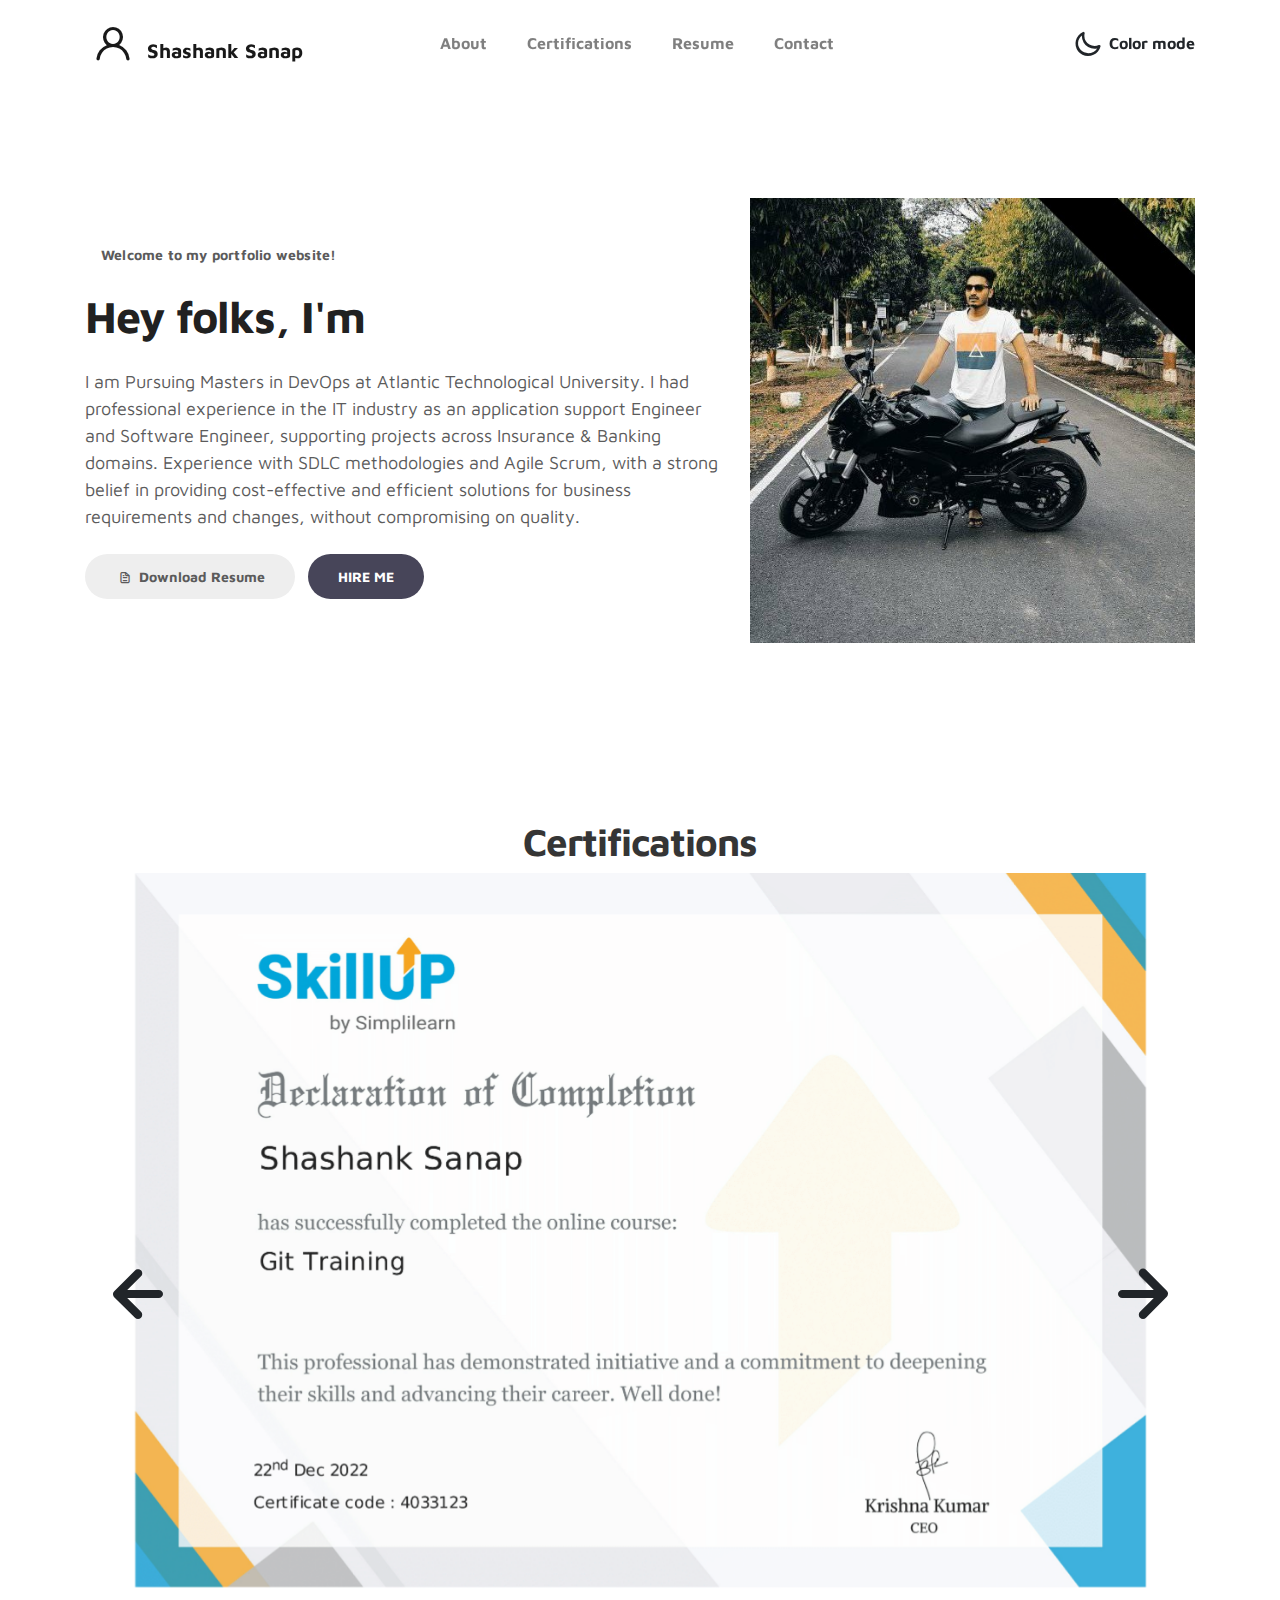
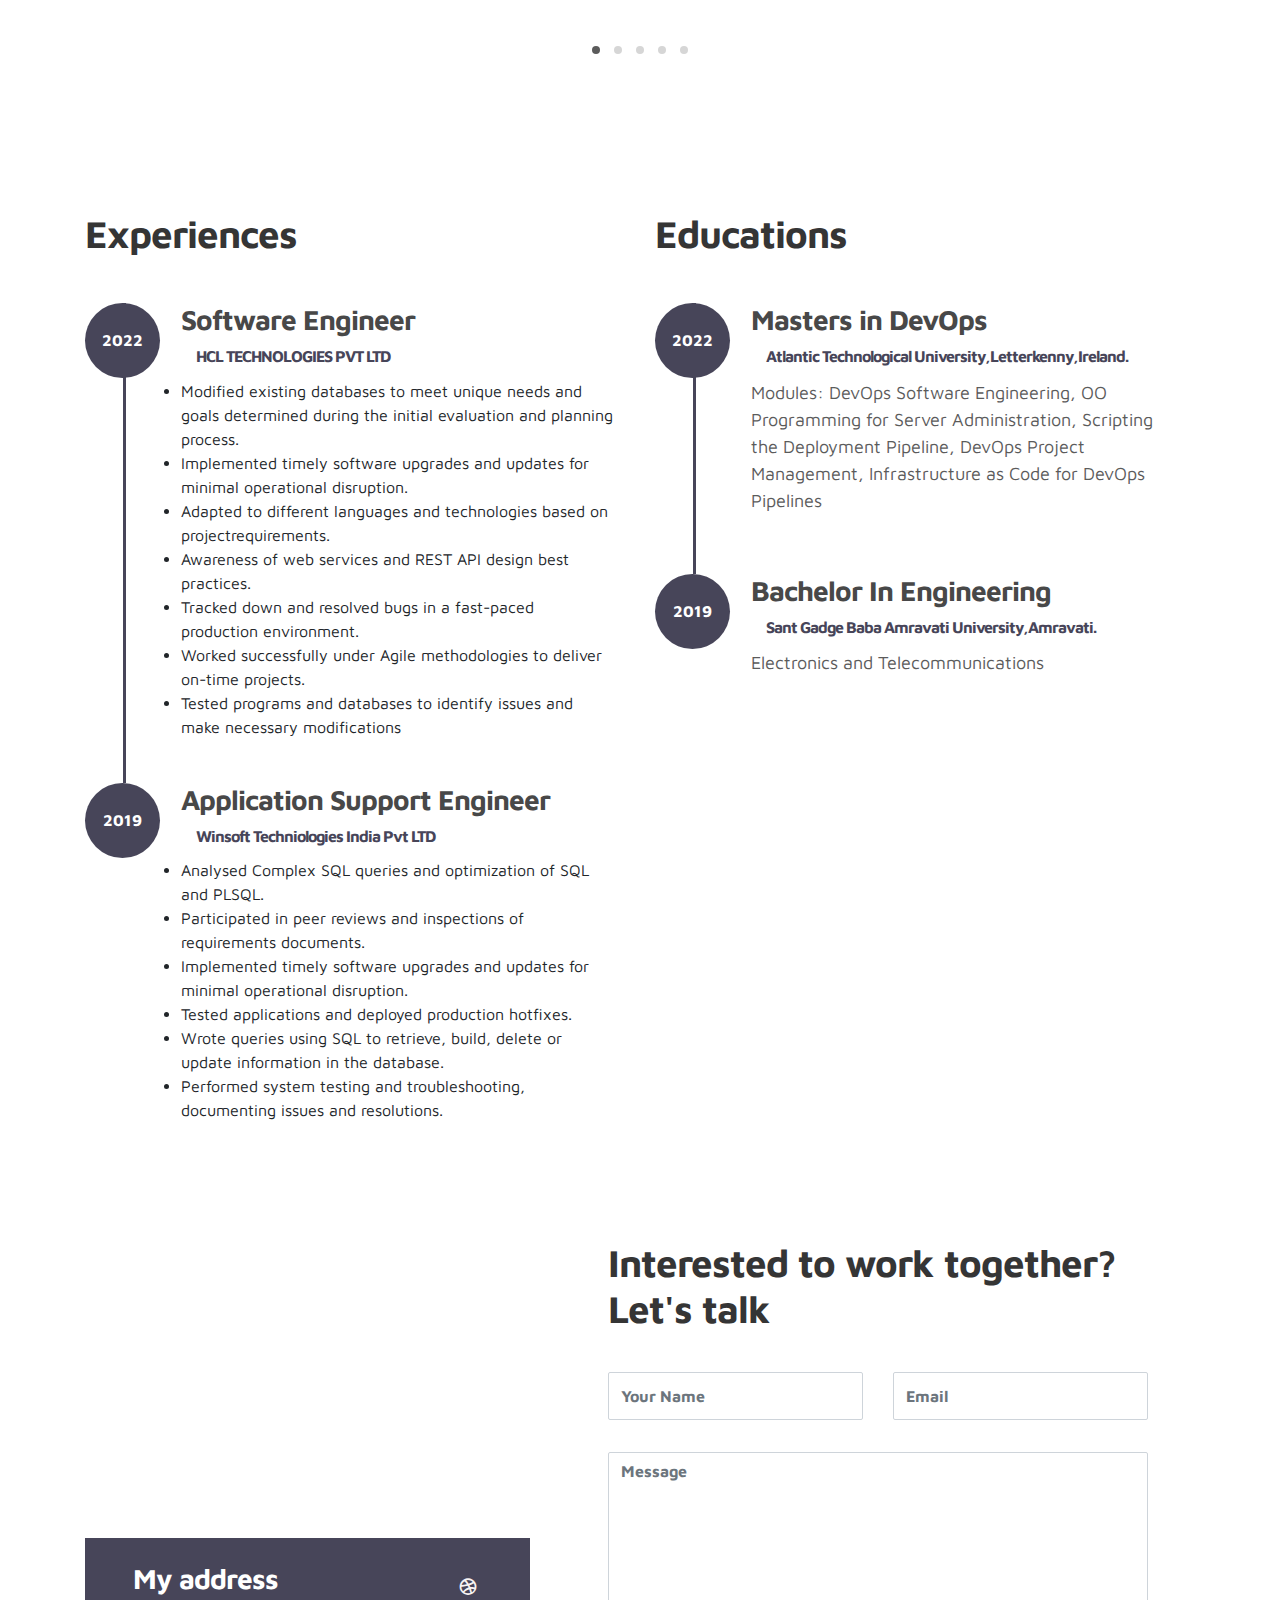
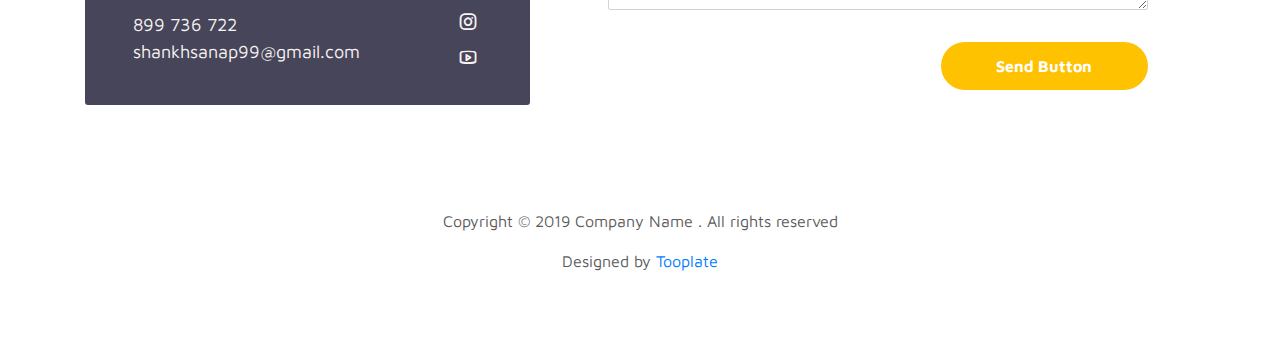
==== commit 5c536fa3: "Images added" ====
--- a/index.html
+++ b/index.html
@@ -44,7 +44,7 @@
                         <a href="#about" class="nav-link"><span data-hover="About">About</span></a>
                     </li>
                     <li class="nav-item">
-                        <a href="#project" class="nav-link"><span data-hover="Projects">Projects</span></a>
+                        <a href="#Certifications" class="nav-link"><span data-hover="Certifications">Certifications</span></a>
                     </li>
                     <li class="nav-item">
                         <a href="#resume" class="nav-link"><span data-hover="Resume">Resume</span></a>
@@ -107,44 +107,44 @@
     </section>
 
     <!-- PROJECTS -->
-    <section class="project py-5" id="project">
+    <section class="Certifications py-5" id="Certifications">
         <div class="container">
                 
                 <div class="row">
                   <div class="col-lg-11 text-center mx-auto col-12">
 
                       <div class="col-lg-8 mx-auto">
-                        <h2>Things I have designed for digital media agencies</h2>
+                        <h2>Certifications</h2>
                       </div>
 
                       <div class="owl-carousel owl-theme">
                         <div class="item">
                           <div class="project-info">
-                            <img src="images/project/project-image01.png" class="img-fluid" alt="project image">
-                          </div>
-                        </div>
-
-                        <div class="item">
-                          <div class="project-info">
-                            <img src="images/undraw/283772371_4992232420897873_478811316107345268_n.jpg" class="img-fluid" alt="project image">
-                          </div>
-                        </div>
-
-                        <div class="item">
-                          <div class="project-info">
-                            <img src="images/project/project-image03.png" class="img-fluid" alt="project image">
-                          </div>
-                        </div>
-
-                        <div class="item">
-                          <div class="project-info">
-                            <img src="images/project/project-image04.png" class="img-fluid" alt="project image">
-                          </div>
-                        </div>
-
-                        <div class="item">
-                          <div class="project-info">
-                            <img src="images/project/project-image05.png" class="img-fluid" alt="project image">
+                            <img src="images/project/Git_SimpliLearn.png" class="img-fluid" alt="project image">
+                          </div>
+                        </div>
+
+                        <div class="item">
+                          <div class="project-info">
+                            <img src="images/project/Python_certificate.png" class="img-fluid" alt="project image">
+                          </div>
+                        </div>
+
+                        <div class="item">
+                          <div class="project-info">
+                            <img src="images/project/Learning REST APIs.png" class="img-fluid" alt="project image">
+                          </div>
+                        </div>
+
+                        <div class="item">
+                          <div class="project-info">
+                            <img src="images/project/Learning AWS CloudFormation.png" class="img-fluid" alt="project image">
+                          </div>
+                        </div>
+
+                        <div class="item">
+                          <div class="project-info">
+                            <img src="images/project/Python_for_data.png" class="img-fluid" alt="project image">
                           </div>
                         </div>
                       </div>
@@ -183,15 +183,22 @@
 
                         <div class="timeline-wrapper">
                             <div class="timeline-yr">
-                                <span>2021</span>
+                                <span>2019</span>
                             </div>
                             <div class="timeline-info">
                                 <h3><span>Application Support Engineer</span><small>Winsoft Techniologies India Pvt LTD</small></h3>
-                                <p>Fusce rutrum augue id orci rhoncus molestie. Nunc auctor dignissim lacus vel iaculis.</p>
-                            </div>
-                        </div>
-
-                        <div class="timeline-wrapper">
+                                <ul style=list-style-type:circle;>
+                                  <li style="list-style-type:disc;">Analysed Complex SQL queries and optimization of SQL and PLSQL.</li>
+                                  <li style="list-style-type:disc;">Participated in peer reviews and inspections of requirements documents.</li>  
+                                  <li style="list-style-type:disc;">Implemented timely software upgrades and updates for minimal operational disruption.</li> 
+                                  <li style="list-style-type:disc;">Tested applications and deployed production hotfixes.</li> 
+                                  <li style="list-style-type:disc;">Wrote queries using SQL to retrieve, build, delete or update information in the database.</li>
+                                  <li style="list-style-type:disc;">Performed system testing and troubleshooting, documenting issues and resolutions.</li>
+                              </ul>
+                            </div>
+                        </div>
+
+                        <!-- <div class="timeline-wrapper">
                             <div class="timeline-yr">
                                 <span>2019</span>
                             </div>
@@ -199,7 +206,7 @@
                                 <h3><span>Consultant</span><small>Winsoft Techniologies India Pvt LTD</small></h3>
                                 <p>Sed fringilla vitae enim sit amet cursus. Sed cursus dictum tortor quis pharetra. Pellentesque habitant morbi tristique senectus et netus et malesuada fames ac turpis egestas.</p>
                             </div>
-                        </div>
+                        </div> -->
                         
                         <!-- <div class="timeline-wrapper">
                             <div class="timeline-yr">
@@ -224,7 +231,7 @@
                              </div>
                              <div class="timeline-info">
                                   <h3><span>Masters in DevOps</span><small>Atlantic Technological University,Letterkenny,Ireland.</small></h3>
-                                  <p>Please tell your friends about Tooplate website. That would be very helpful. We need your support.</p>
+                                  <p>Modules: DevOps Software Engineering, OO Programming for Server Administration, Scripting the Deployment Pipeline, DevOps Project Management, Infrastructure as Code for DevOps Pipelines</p>
                              </div>
                         </div>
 
@@ -234,7 +241,7 @@
                             </div>
                             <div class="timeline-info">
                                 <h3><span>Bachelor In Engineering</span><small>Sant Gadge Baba Amravati University,Amravati.</small></h3>
-                                <p><a rel="nofollow" href="https://www.facebook.com/tooplate">Tooplate</a> is a great website to download HTML templates without any login or email.</p>
+                                <p>Electronics and Telecommunications</p>
                             </div>
                         </div>
                         
@@ -262,14 +269,14 @@
           
           <div class="col-lg-5 mr-lg-5 col-12">
             <div class="google-map w-100">
-              <iframe src="https://www.google.com/maps/embed?pb=!1m18!1m12!1m3!1d12088.558402180099!2d-73.99373482142036!3d40.75895421922642!2m3!1f0!2f0!3f0!3m2!1i1024!2i768!4f13.1!3m3!1m2!1s0x89c25855b8fb3083%3A0xa0f9aef176042a5c!2sTheater+District%2C+New+York%2C+NY%2C+USA!5e0!3m2!1sen!2smm!4v1549875377188" width="400" height="300" frameborder="0" style="border:0" allowfullscreen></iframe>
+              <iframe src="https://goo.gl/maps/A1SXzukbfEd7cCNe9" width="400" height="300" frameborder="0" style="border:0" allowfullscreen></iframe>
             </div>
 
             <div class="contact-info d-flex justify-content-between align-items-center py-4 px-lg-5">
                 <div class="contact-info-item">
-                  <h3 class="mb-3 text-white">Say hello</h3>
-                  <p class="footer-text mb-0">010 020 0960</p>
-                  <p><a href="mailto:hello@company.co">hello@company.co</a></p>
+                  <h3 class="mb-3 text-white">My address</h3>
+                  <p class="footer-text mb-0">899 736 722</p>
+                  <p><a href="mailto:hello@company.co">shankhsanap99@gmail.com</a></p>
                 </div>
 
                 <ul class="social-links">
